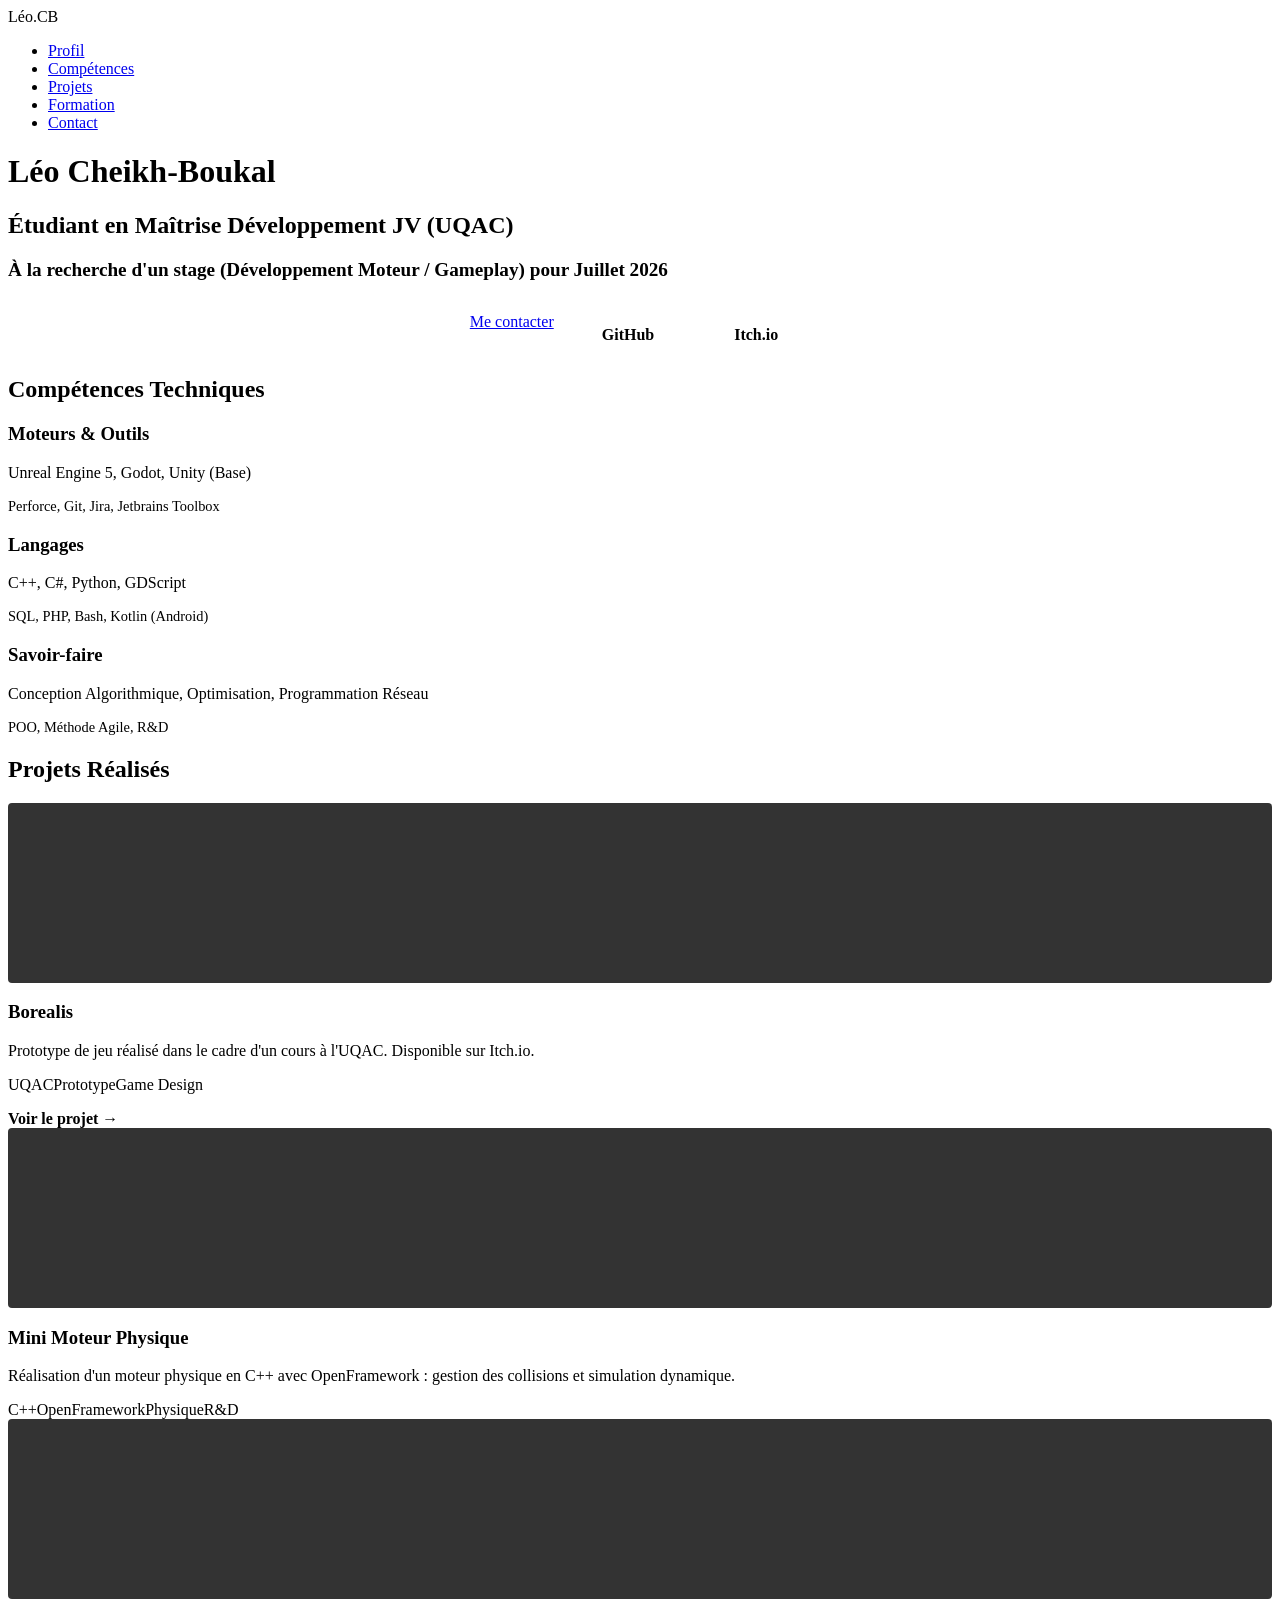
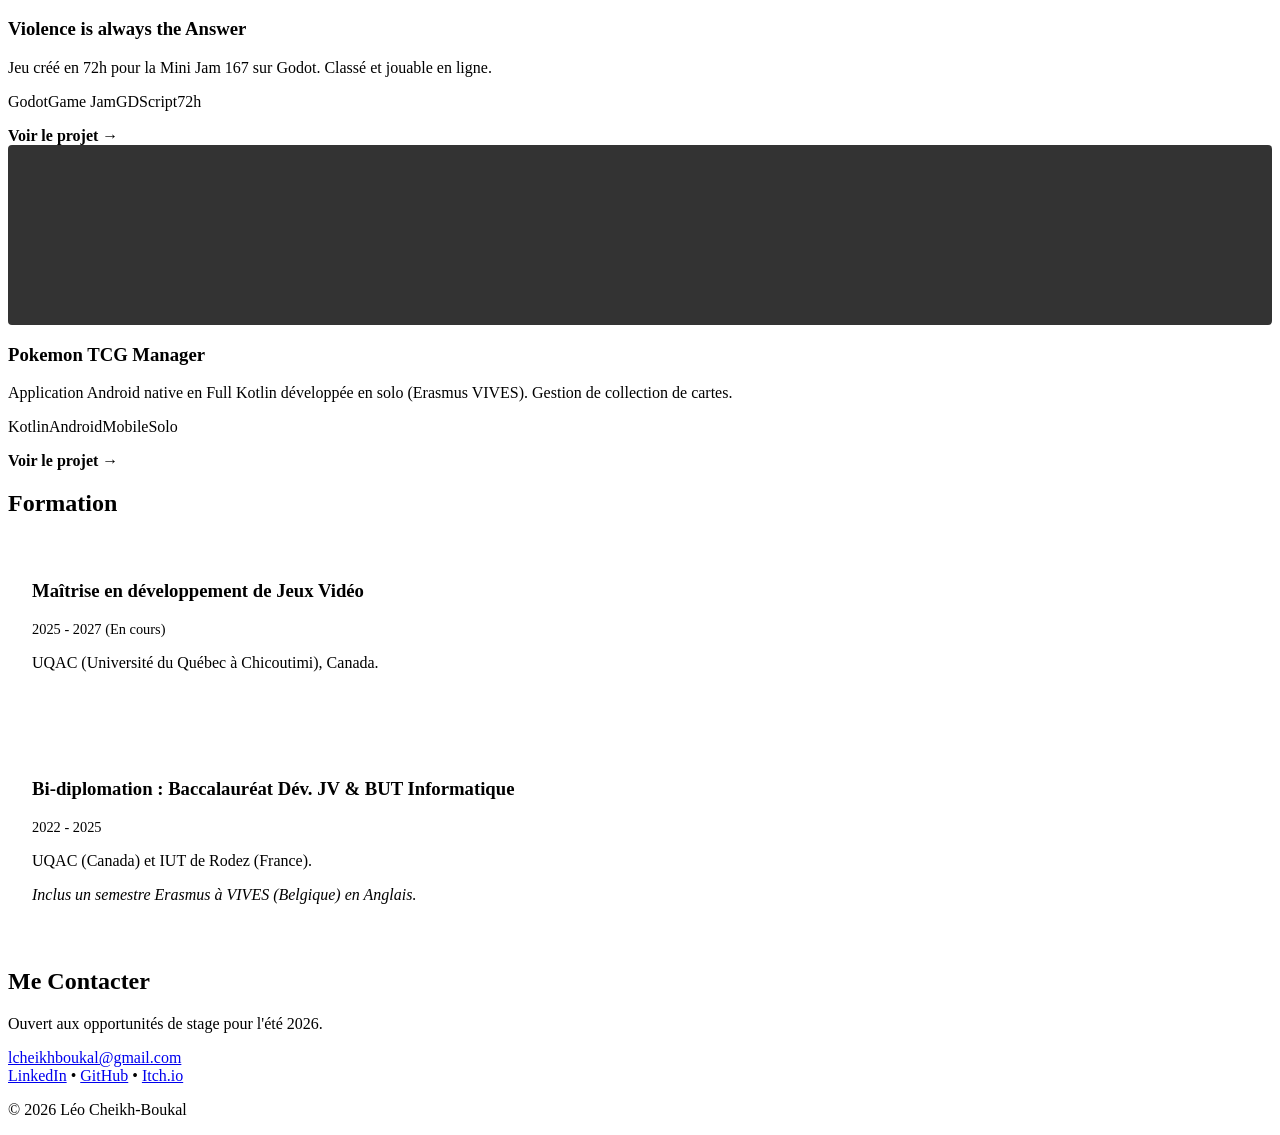
==== index.html @ 22c557e9 "Update portfolio content adapt for my CV" ====
﻿<!DOCTYPE html>
<html lang="fr">
<head>
    <meta charset="UTF-8">
    <meta name="viewport" content="width=device-width, initial-scale=1.0">
    <title>Léo Cheikh-Boukal | Développeur Jeux Vidéo</title> <link rel="stylesheet" href="style.css">
    <link href="https://fonts.googleapis.com/css2?family=Inter:wght@400;700&display=swap" rel="stylesheet">
</head>
<body>

<nav>
    <div class="logo">Léo.CB</div>
    <ul>
        <li><a href="#about">Profil</a></li>
        <li><a href="#skills">Compétences</a></li>
        <li><a href="#projects">Projets</a></li>
        <li><a href="#education">Formation</a></li> <li><a href="#contact">Contact</a></li>
    </ul>
</nav>

<header id="about">
    <div class="hero-content">
        <h1>Léo Cheikh-Boukal</h1>
        <h2>Étudiant en Maîtrise Développement JV (UQAC)</h2>
        <p class="highlight">À la recherche d'un stage (Développement Moteur / Gameplay) pour Juillet 2026</p>
        <div class="hero-btns">
            <a href="#contact" class="btn">Me contacter</a>
            <a href="https://github.com/Leptar" target="_blank" class="btn btn-outline">GitHub</a>
            <a href="https://leptar.itch.io/" target="_blank" class="btn btn-outline">Itch.io</a>
        </div>
    </div>
</header>

<section id="skills" class="container">
    <h2>Compétences Techniques</h2>
    <div class="skills-grid">
        <div class="skill-card">
            <h3>Moteurs & Outils</h3>
            <p>Unreal Engine 5, Godot, Unity (Base)</p>
            <p class="sub-skill">Perforce, Git, Jira, Jetbrains Toolbox</p>
        </div>
        <div class="skill-card">
            <h3>Langages</h3>
            <p>C++, C#, Python, GDScript</p>
            <p class="sub-skill">SQL, PHP, Bash, Kotlin (Android)</p>
        </div>
        <div class="skill-card">
            <h3>Savoir-faire</h3>
            <p>Conception Algorithmique, Optimisation, Programmation Réseau</p>
            <p class="sub-skill">POO, Méthode Agile, R&D</p>
        </div>
    </div>
</section>

<section id="projects" class="container">
    <h2>Projets Réalisés</h2>
    <div class="projects-grid" id="projects-container">
    </div>
</section>

<section id="education" class="container">
    <h2>Formation</h2>
    <div class="timeline">
        <div class="timeline-item">
            <h3>Maîtrise en développement de Jeux Vidéo</h3>
            <span class="date">2025 - 2027 (En cours)</span>
            <p>UQAC (Université du Québec à Chicoutimi), Canada.</p>
        </div>
        <div class="timeline-item">
            <h3>Bi-diplomation : Baccalauréat Dév. JV & BUT Informatique</h3>
            <span class="date">2022 - 2025</span>
            <p>UQAC (Canada) et IUT de Rodez (France).</p>
            <p><em>Inclus un semestre Erasmus à VIVES (Belgique) en Anglais.</em></p>
        </div>
    </div>
</section>

<footer id="contact">
    <h2>Me Contacter</h2>
    <p>Ouvert aux opportunités de stage pour l'été 2026.</p>
    <a href="mailto:lcheikhboukal@gmail.com" class="btn">lcheikhboukal@gmail.com</a> <div class="social-links">
    <a href="https://www.linkedin.com/in/léo-cheikh-boukal-95b094330" target="_blank">LinkedIn</a> •
    <a href="https://github.com/Leptar" target="_blank">GitHub</a> •
    <a href="https://leptar.itch.io/" target="_blank">Itch.io</a>
</div>
    <p class="copyright">&copy; 2026 Léo Cheikh-Boukal</p>
</footer>

<script src="script.js"></script>
</body>
</html>
---- style.css ----
﻿/* Nouveaux styles pour le CV */
.highlight {
    color: var(--accent);
    font-size: 1.2rem;
    font-weight: bold;
    margin-bottom: 2rem;
}

.hero-btns {
    display: flex;
    gap: 1rem;
    justify-content: center;
}

.btn-outline {
    border: 2px solid var(--accent);
    background: transparent;
    color: var(--accent);
    padding: 0.8rem 2rem;
    text-decoration: none;
    font-weight: bold;
    border-radius: 5px;
}
.btn-outline:hover { background: var(--accent); color: var(--bg-color); }

.project-link {
    display: inline-block;
    margin-top: 1rem;
    color: var(--accent);
    text-decoration: none;
    font-weight: bold;
}

/* Style Timeline Formation */
.timeline-item {
    background: var(--card-bg);
    padding: 1.5rem;
    border-left: 4px solid var(--accent);
    margin-bottom: 1.5rem;
    border-radius: 0 8px 8px 0;
}
.timeline-item .date {
    display: block;
    color: var(--text-muted);
    font-size: 0.9rem;
    margin-bottom: 0.5rem;
}
.sub-skill {
    color: var(--text-muted);
    font-size: 0.9rem;
    margin-top: 0.5rem;
}
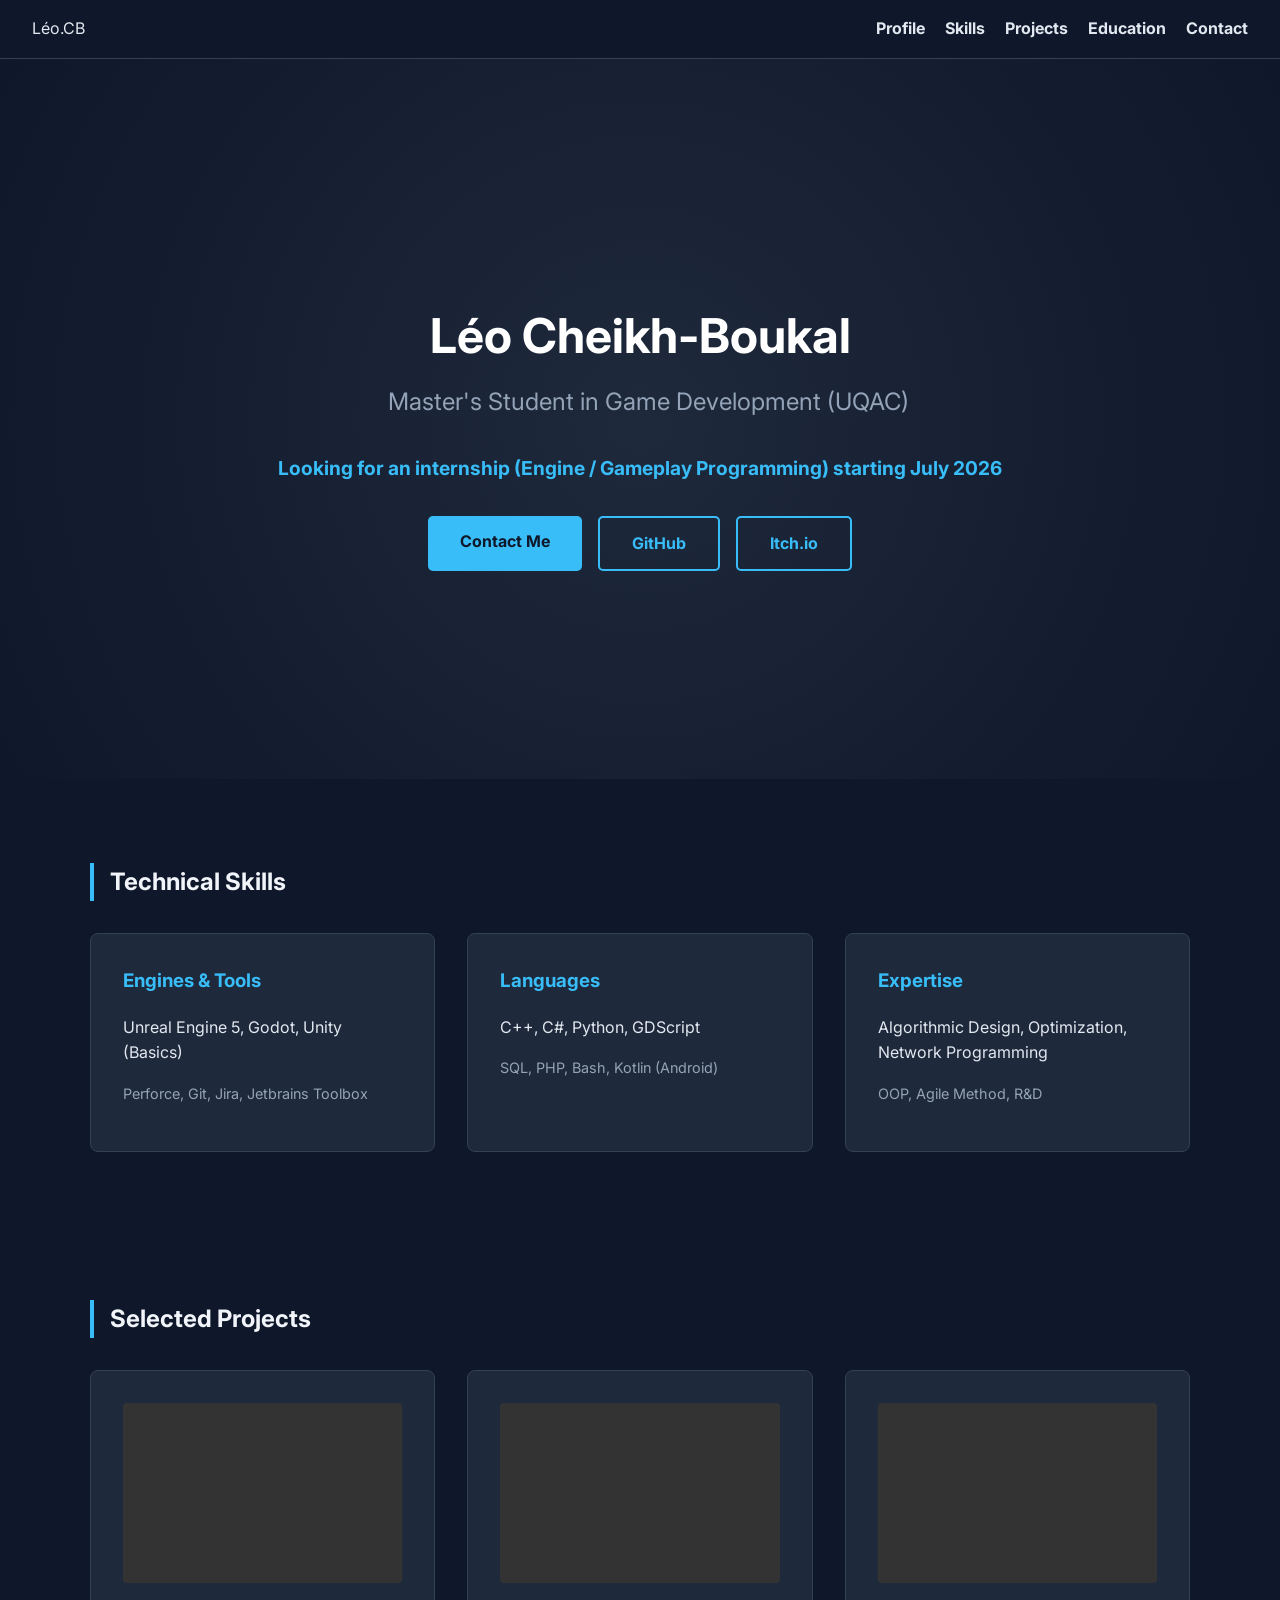
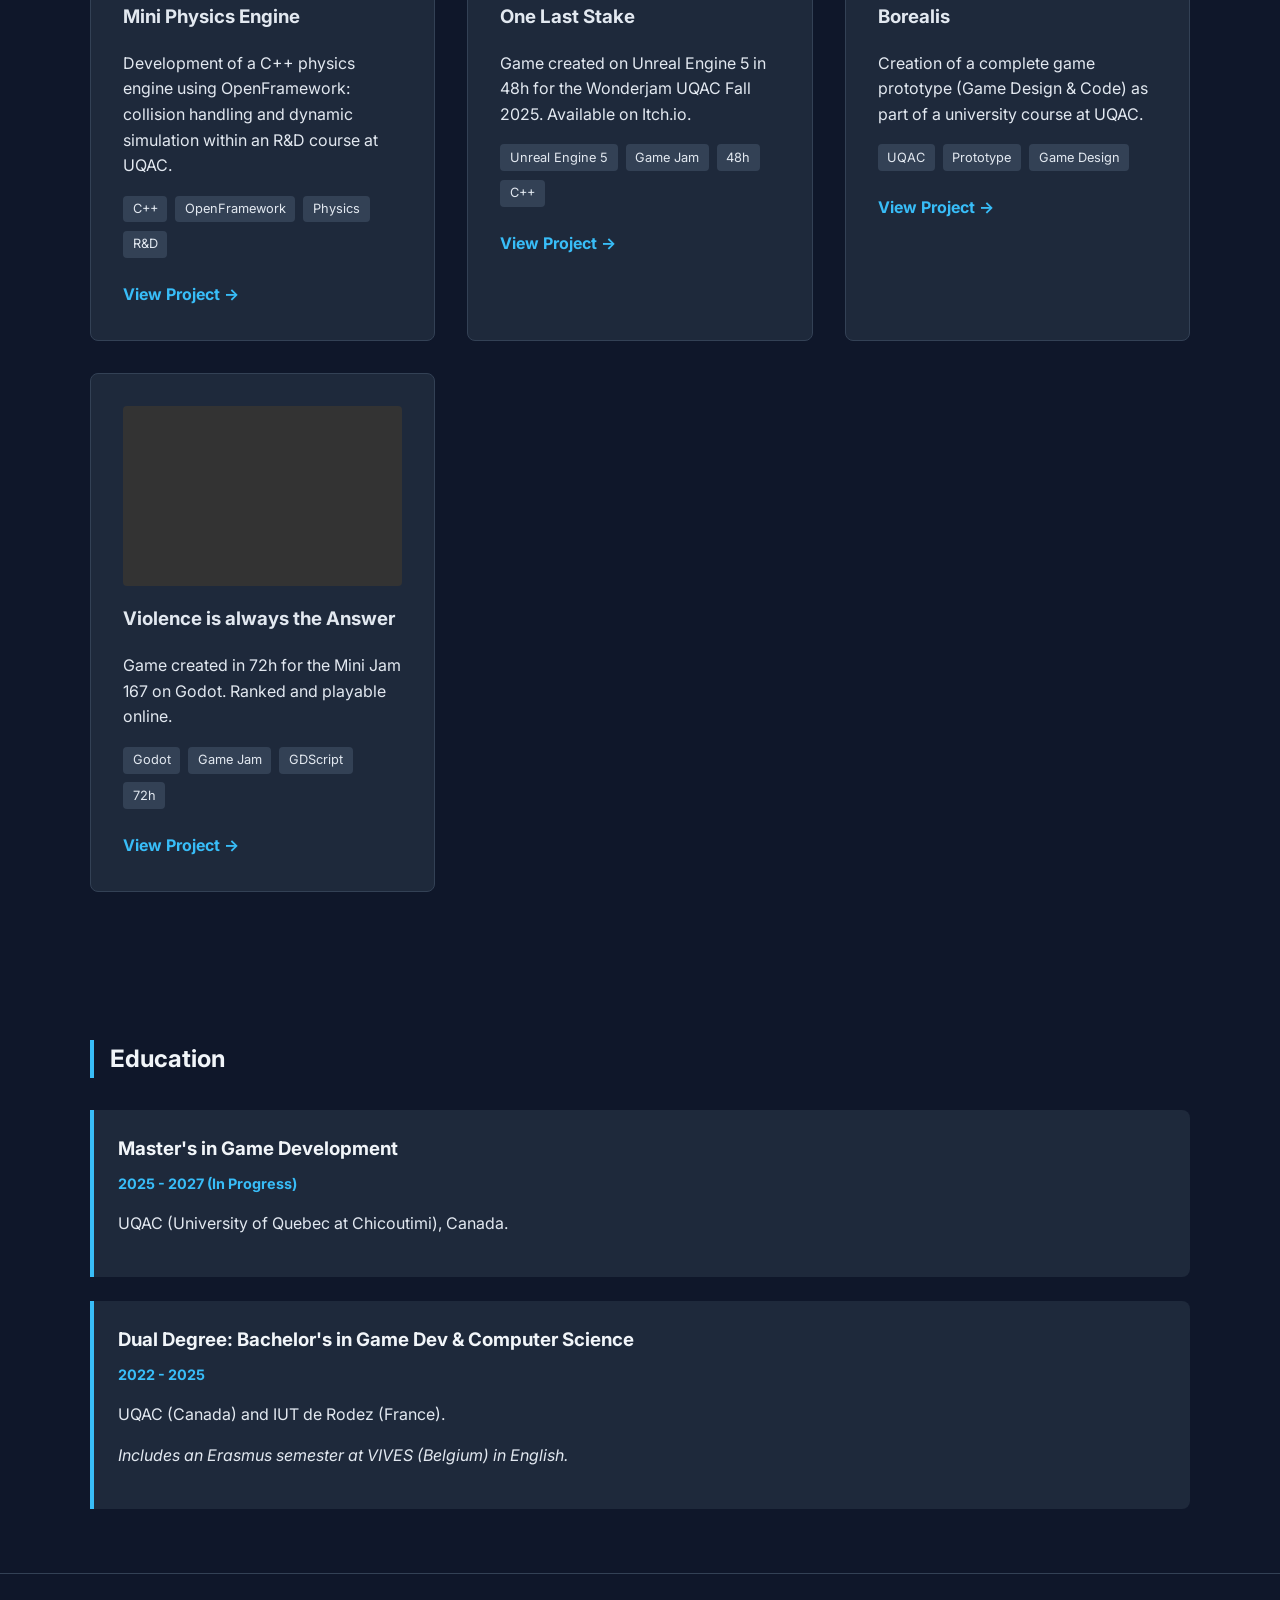
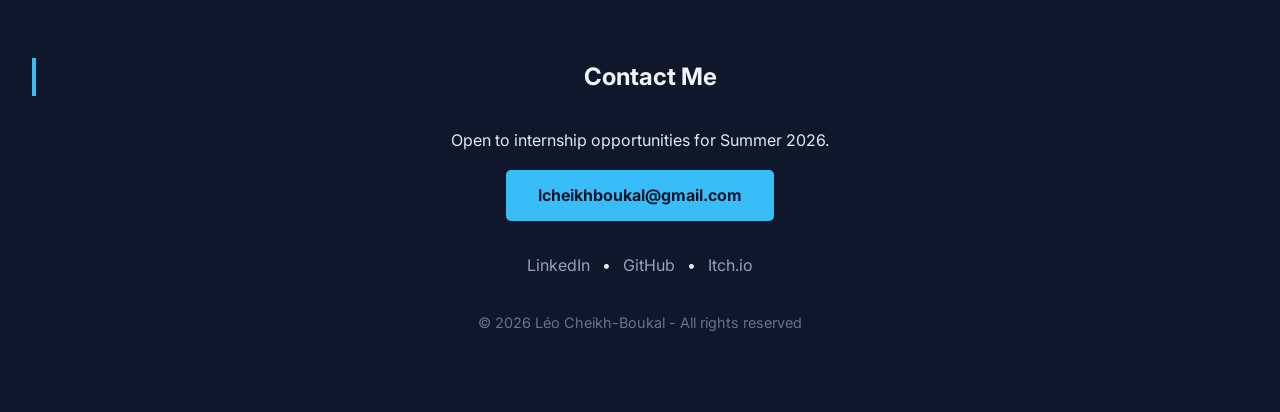
==== commit ef29786f: "Update portfolio switch to english" ====
--- a/index.html
+++ b/index.html
@@ -1,9 +1,10 @@
 ﻿<!DOCTYPE html>
-<html lang="fr">
+<html lang="en">
 <head>
     <meta charset="UTF-8">
     <meta name="viewport" content="width=device-width, initial-scale=1.0">
-    <title>Léo Cheikh-Boukal | Développeur Jeux Vidéo</title> <link rel="stylesheet" href="style.css">
+    <title>Léo Cheikh-Boukal | Game Developer</title>
+    <link rel="stylesheet" href="style.css">
     <link href="https://fonts.googleapis.com/css2?family=Inter:wght@400;700&display=swap" rel="stylesheet">
 </head>
 <body>
@@ -11,20 +12,21 @@
 <nav>
     <div class="logo">Léo.CB</div>
     <ul>
-        <li><a href="#about">Profil</a></li>
-        <li><a href="#skills">Compétences</a></li>
-        <li><a href="#projects">Projets</a></li>
-        <li><a href="#education">Formation</a></li> <li><a href="#contact">Contact</a></li>
+        <li><a href="#about">Profile</a></li>
+        <li><a href="#skills">Skills</a></li>
+        <li><a href="#projects">Projects</a></li>
+        <li><a href="#education">Education</a></li>
+        <li><a href="#contact">Contact</a></li>
     </ul>
 </nav>
 
 <header id="about">
     <div class="hero-content">
         <h1>Léo Cheikh-Boukal</h1>
-        <h2>Étudiant en Maîtrise Développement JV (UQAC)</h2>
-        <p class="highlight">À la recherche d'un stage (Développement Moteur / Gameplay) pour Juillet 2026</p>
+        <h2>Master's Student in Game Development (UQAC)</h2>
+        <p class="highlight">Looking for an internship (Engine / Gameplay Programming) starting July 2026</p>
         <div class="hero-btns">
-            <a href="#contact" class="btn">Me contacter</a>
+            <a href="#contact" class="btn">Contact Me</a>
             <a href="https://github.com/Leptar" target="_blank" class="btn btn-outline">GitHub</a>
             <a href="https://leptar.itch.io/" target="_blank" class="btn btn-outline">Itch.io</a>
         </div>
@@ -32,58 +34,59 @@
 </header>
 
 <section id="skills" class="container">
-    <h2>Compétences Techniques</h2>
+    <h2>Technical Skills</h2>
     <div class="skills-grid">
         <div class="skill-card">
-            <h3>Moteurs & Outils</h3>
-            <p>Unreal Engine 5, Godot, Unity (Base)</p>
+            <h3>Engines & Tools</h3>
+            <p>Unreal Engine 5, Godot, Unity (Basics)</p>
             <p class="sub-skill">Perforce, Git, Jira, Jetbrains Toolbox</p>
         </div>
         <div class="skill-card">
-            <h3>Langages</h3>
+            <h3>Languages</h3>
             <p>C++, C#, Python, GDScript</p>
             <p class="sub-skill">SQL, PHP, Bash, Kotlin (Android)</p>
         </div>
         <div class="skill-card">
-            <h3>Savoir-faire</h3>
-            <p>Conception Algorithmique, Optimisation, Programmation Réseau</p>
-            <p class="sub-skill">POO, Méthode Agile, R&D</p>
+            <h3>Expertise</h3>
+            <p>Algorithmic Design, Optimization, Network Programming</p>
+            <p class="sub-skill">OOP, Agile Method, R&D</p>
         </div>
     </div>
 </section>
 
 <section id="projects" class="container">
-    <h2>Projets Réalisés</h2>
+    <h2>Selected Projects</h2>
     <div class="projects-grid" id="projects-container">
     </div>
 </section>
 
 <section id="education" class="container">
-    <h2>Formation</h2>
+    <h2>Education</h2>
     <div class="timeline">
         <div class="timeline-item">
-            <h3>Maîtrise en développement de Jeux Vidéo</h3>
-            <span class="date">2025 - 2027 (En cours)</span>
-            <p>UQAC (Université du Québec à Chicoutimi), Canada.</p>
+            <h3>Master's in Game Development</h3>
+            <span class="date">2025 - 2027 (In Progress)</span>
+            <p>UQAC (University of Quebec at Chicoutimi), Canada.</p>
         </div>
         <div class="timeline-item">
-            <h3>Bi-diplomation : Baccalauréat Dév. JV & BUT Informatique</h3>
+            <h3>Dual Degree: Bachelor's in Game Dev & Computer Science</h3>
             <span class="date">2022 - 2025</span>
-            <p>UQAC (Canada) et IUT de Rodez (France).</p>
-            <p><em>Inclus un semestre Erasmus à VIVES (Belgique) en Anglais.</em></p>
+            <p>UQAC (Canada) and IUT de Rodez (France).</p>
+            <p><em>Includes an Erasmus semester at VIVES (Belgium) in English.</em></p>
         </div>
     </div>
 </section>
 
 <footer id="contact">
-    <h2>Me Contacter</h2>
-    <p>Ouvert aux opportunités de stage pour l'été 2026.</p>
-    <a href="mailto:lcheikhboukal@gmail.com" class="btn">lcheikhboukal@gmail.com</a> <div class="social-links">
-    <a href="https://www.linkedin.com/in/léo-cheikh-boukal-95b094330" target="_blank">LinkedIn</a> •
-    <a href="https://github.com/Leptar" target="_blank">GitHub</a> •
-    <a href="https://leptar.itch.io/" target="_blank">Itch.io</a>
-</div>
-    <p class="copyright">&copy; 2026 Léo Cheikh-Boukal</p>
+    <h2>Contact Me</h2>
+    <p>Open to internship opportunities for Summer 2026.</p>
+    <a href="mailto:lcheikhboukal@gmail.com" class="btn">lcheikhboukal@gmail.com</a>
+    <div class="social-links">
+        <a href="https://www.linkedin.com/in/léo-cheikh-boukal-95b094330" target="_blank">LinkedIn</a> •
+        <a href="https://github.com/Leptar" target="_blank">GitHub</a> •
+        <a href="https://leptar.itch.io/" target="_blank">Itch.io</a>
+    </div>
+    <p class="copyright">&copy; 2026 Léo Cheikh-Boukal - All rights reserved</p>
 </footer>
 
 <script src="script.js"></script>
--- a/style.css
+++ b/style.css
@@ -1,52 +1,169 @@
-﻿/* Nouveaux styles pour le CV */
+﻿/* Reset et Base */
+body {
+    margin: 0;
+    font-family: 'Inter', sans-serif;
+    background-color: #0f172a; /* Fond bleu nuit très sombre */
+    color: #e2e8f0; /* Texte clair */
+    line-height: 1.6;
+}
+
+/* Navigation */
+nav {
+    display: flex;
+    justify-content: space-between;
+    padding: 1rem 2rem;
+    background: #0f172a;
+    position: sticky;
+    top: 0;
+    border-bottom: 1px solid #334155;
+    z-index: 1000;
+}
+
+nav ul { list-style: none; display: flex; gap: 20px; padding: 0; margin: 0; }
+nav a { text-decoration: none; color: #e2e8f0; font-weight: bold; transition: color 0.3s; }
+nav a:hover { color: #38bdf8; /* Bleu clair */ }
+
+/* Sections */
+.container { max-width: 1100px; margin: 0 auto; padding: 4rem 2rem; }
+
+/* Titres */
+h2 {
+    border-left: 4px solid #38bdf8; /* Barre bleue à gauche */
+    padding-left: 1rem;
+    margin-bottom: 2rem;
+    color: #f1f5f9;
+}
+
+/* Hero Section */
+header {
+    height: 80vh;
+    display: flex;
+    align-items: center;
+    justify-content: center;
+    text-align: center;
+    background: radial-gradient(circle at center, #1e293b 0%, #0f172a 100%);
+    padding: 0 1rem;
+}
+header h1 { font-size: 3rem; margin-bottom: 0.5rem; color: #ffffff; }
+header h2 { border: none; font-size: 1.5rem; color: #94a3b8; font-weight: normal; margin-top: 0; }
+
 .highlight {
-    color: var(--accent);
+    color: #38bdf8;
     font-size: 1.2rem;
     font-weight: bold;
     margin-bottom: 2rem;
+    display: block;
 }
 
-.hero-btns {
-    display: flex;
-    gap: 1rem;
-    justify-content: center;
+/* Boutons */
+.hero-btns { display: flex; gap: 1rem; justify-content: center; flex-wrap: wrap; }
+
+.btn {
+    display: inline-block;
+    padding: 0.8rem 2rem;
+    background: #38bdf8;
+    color: #0f172a; /* Texte foncé sur fond bleu */
+    text-decoration: none;
+    font-weight: bold;
+    border-radius: 5px;
+    transition: transform 0.2s;
 }
+.btn:hover { transform: translateY(-2px); filter: brightness(1.1); }
 
 .btn-outline {
-    border: 2px solid var(--accent);
+    border: 2px solid #38bdf8;
     background: transparent;
-    color: var(--accent);
+    color: #38bdf8;
     padding: 0.8rem 2rem;
     text-decoration: none;
     font-weight: bold;
     border-radius: 5px;
+    transition: background 0.3s, color 0.3s;
 }
-.btn-outline:hover { background: var(--accent); color: var(--bg-color); }
+.btn-outline:hover { background: #38bdf8; color: #0f172a; }
+
+/* Grilles */
+.skills-grid, .projects-grid {
+    display: grid;
+    grid-template-columns: repeat(auto-fit, minmax(300px, 1fr));
+    gap: 2rem;
+}
+
+/* Cartes (Compétences & Projets) */
+.skill-card, .project-card {
+    background: #1e293b; /* Fond carte légèrement plus clair */
+    padding: 2rem;
+    border-radius: 8px;
+    border: 1px solid #334155;
+    transition: transform 0.2s;
+}
+.skill-card:hover, .project-card:hover { transform: translateY(-5px); border-color: #38bdf8; }
+
+.skill-card h3 { color: #38bdf8; margin-top: 0; }
+.sub-skill { color: #94a3b8; font-size: 0.9rem; margin-top: 0.5rem; }
+
+/* Images projets */
+.project-card img, .image-placeholder {
+    width: 100%;
+    object-fit: cover;
+    border-radius: 4px;
+    margin-bottom: 1rem;
+}
+
+/* Tags Projets */
+.tags { margin-top: 1rem; }
+.tags span {
+    display: inline-block;
+    background: #334155;
+    font-size: 0.8rem;
+    padding: 0.2rem 0.6rem;
+    border-radius: 4px;
+    margin-right: 0.5rem;
+    margin-bottom: 0.5rem;
+    color: #e2e8f0;
+}
 
 .project-link {
     display: inline-block;
     margin-top: 1rem;
-    color: var(--accent);
+    color: #38bdf8;
     text-decoration: none;
     font-weight: bold;
 }
+.project-link:hover { text-decoration: underline; }
 
-/* Style Timeline Formation */
+/* Timeline Formation */
+.timeline { display: flex; flex-direction: column; gap: 1.5rem; }
 .timeline-item {
-    background: var(--card-bg);
+    background: #1e293b;
     padding: 1.5rem;
-    border-left: 4px solid var(--accent);
-    margin-bottom: 1.5rem;
+    border-left: 4px solid #38bdf8;
     border-radius: 0 8px 8px 0;
 }
+.timeline-item h3 { margin: 0 0 0.5rem 0; color: #f1f5f9; border: none; padding: 0; }
 .timeline-item .date {
     display: block;
-    color: var(--text-muted);
+    color: #38bdf8;
     font-size: 0.9rem;
+    font-weight: bold;
     margin-bottom: 0.5rem;
 }
-.sub-skill {
-    color: var(--text-muted);
-    font-size: 0.9rem;
-    margin-top: 0.5rem;
+
+/* Footer */
+footer {
+    text-align: center;
+    padding: 4rem 2rem;
+    background: #0f172a;
+    border-top: 1px solid #334155;
+}
+.social-links { margin: 2rem 0; }
+.social-links a { color: #94a3b8; text-decoration: none; margin: 0 0.5rem; }
+.social-links a:hover { color: #38bdf8; }
+.copyright { color: #64748b; font-size: 0.9rem; margin-top: 2rem; }
+
+/* Responsive Mobile */
+@media (max-width: 768px) {
+    nav { flex-direction: column; align-items: center; gap: 1rem; }
+    nav ul { gap: 10px; flex-wrap: wrap; justify-content: center; }
+    header h1 { font-size: 2rem; }
 }
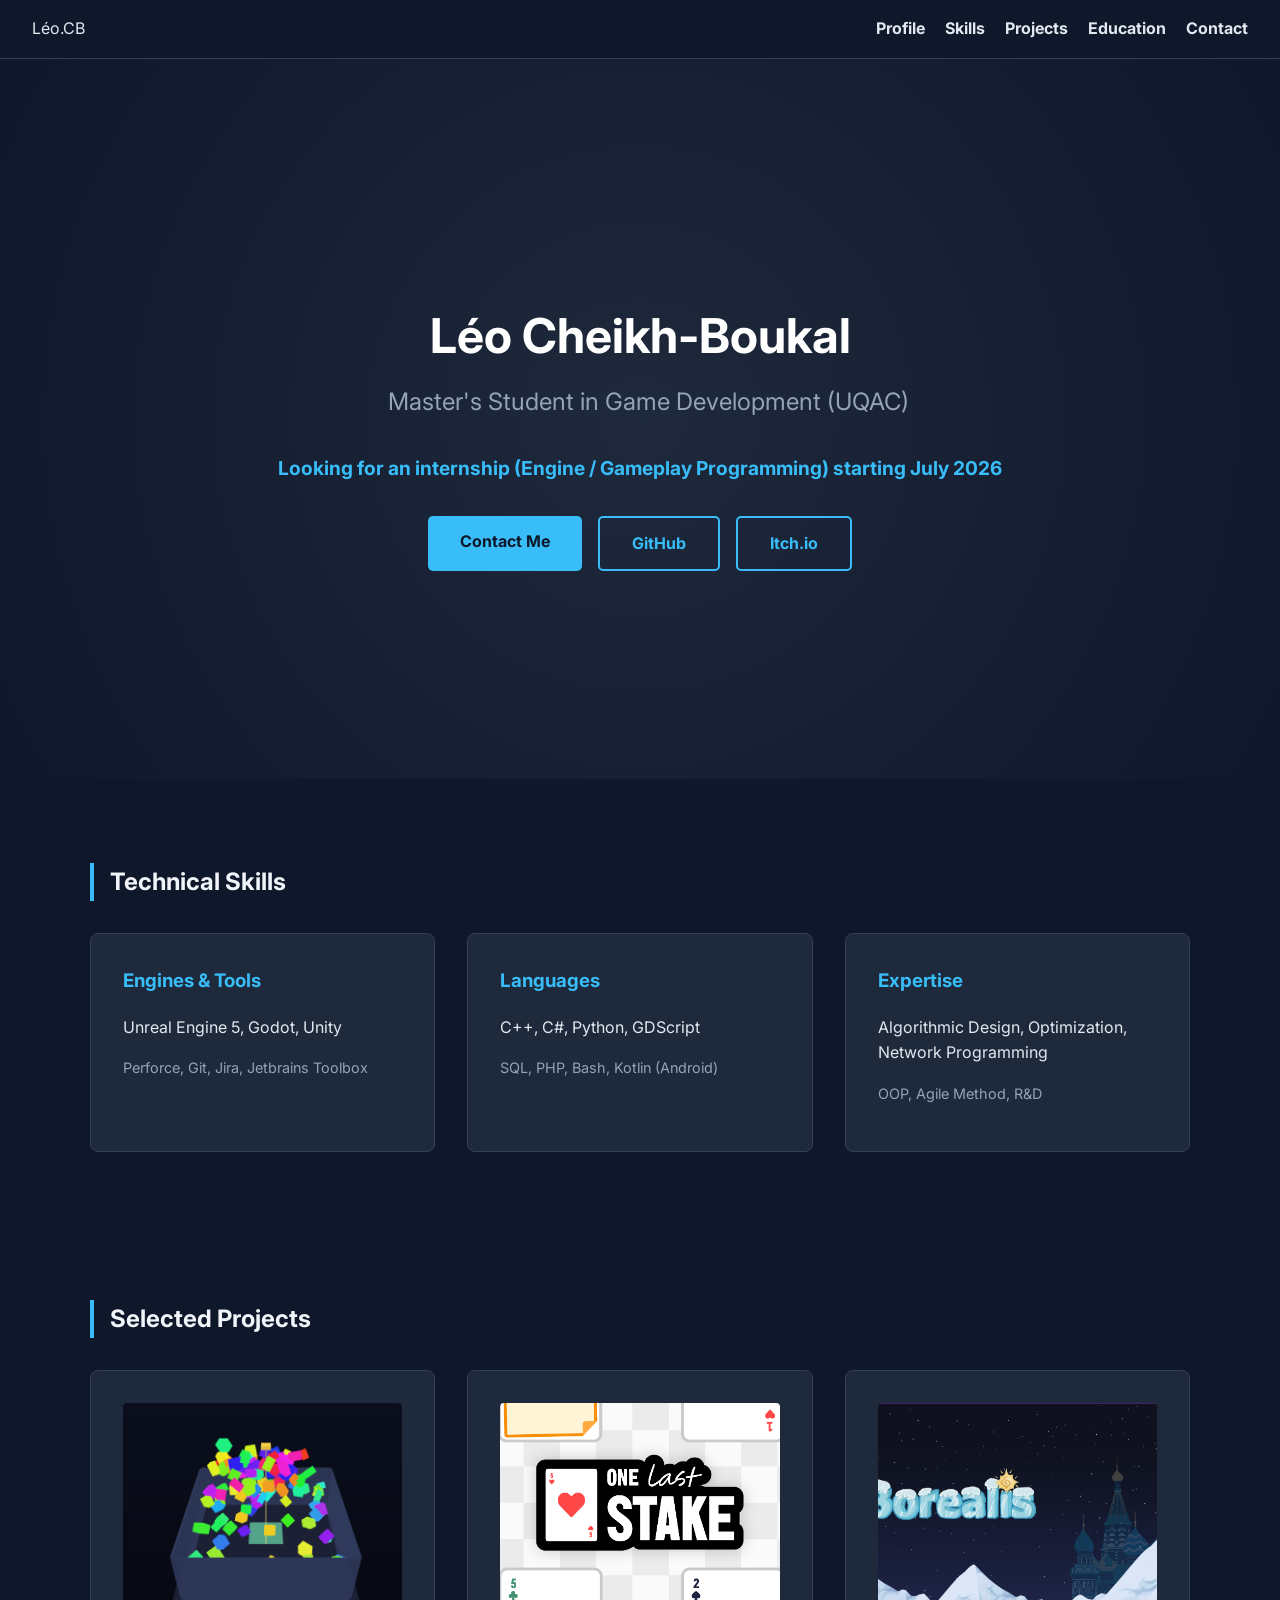
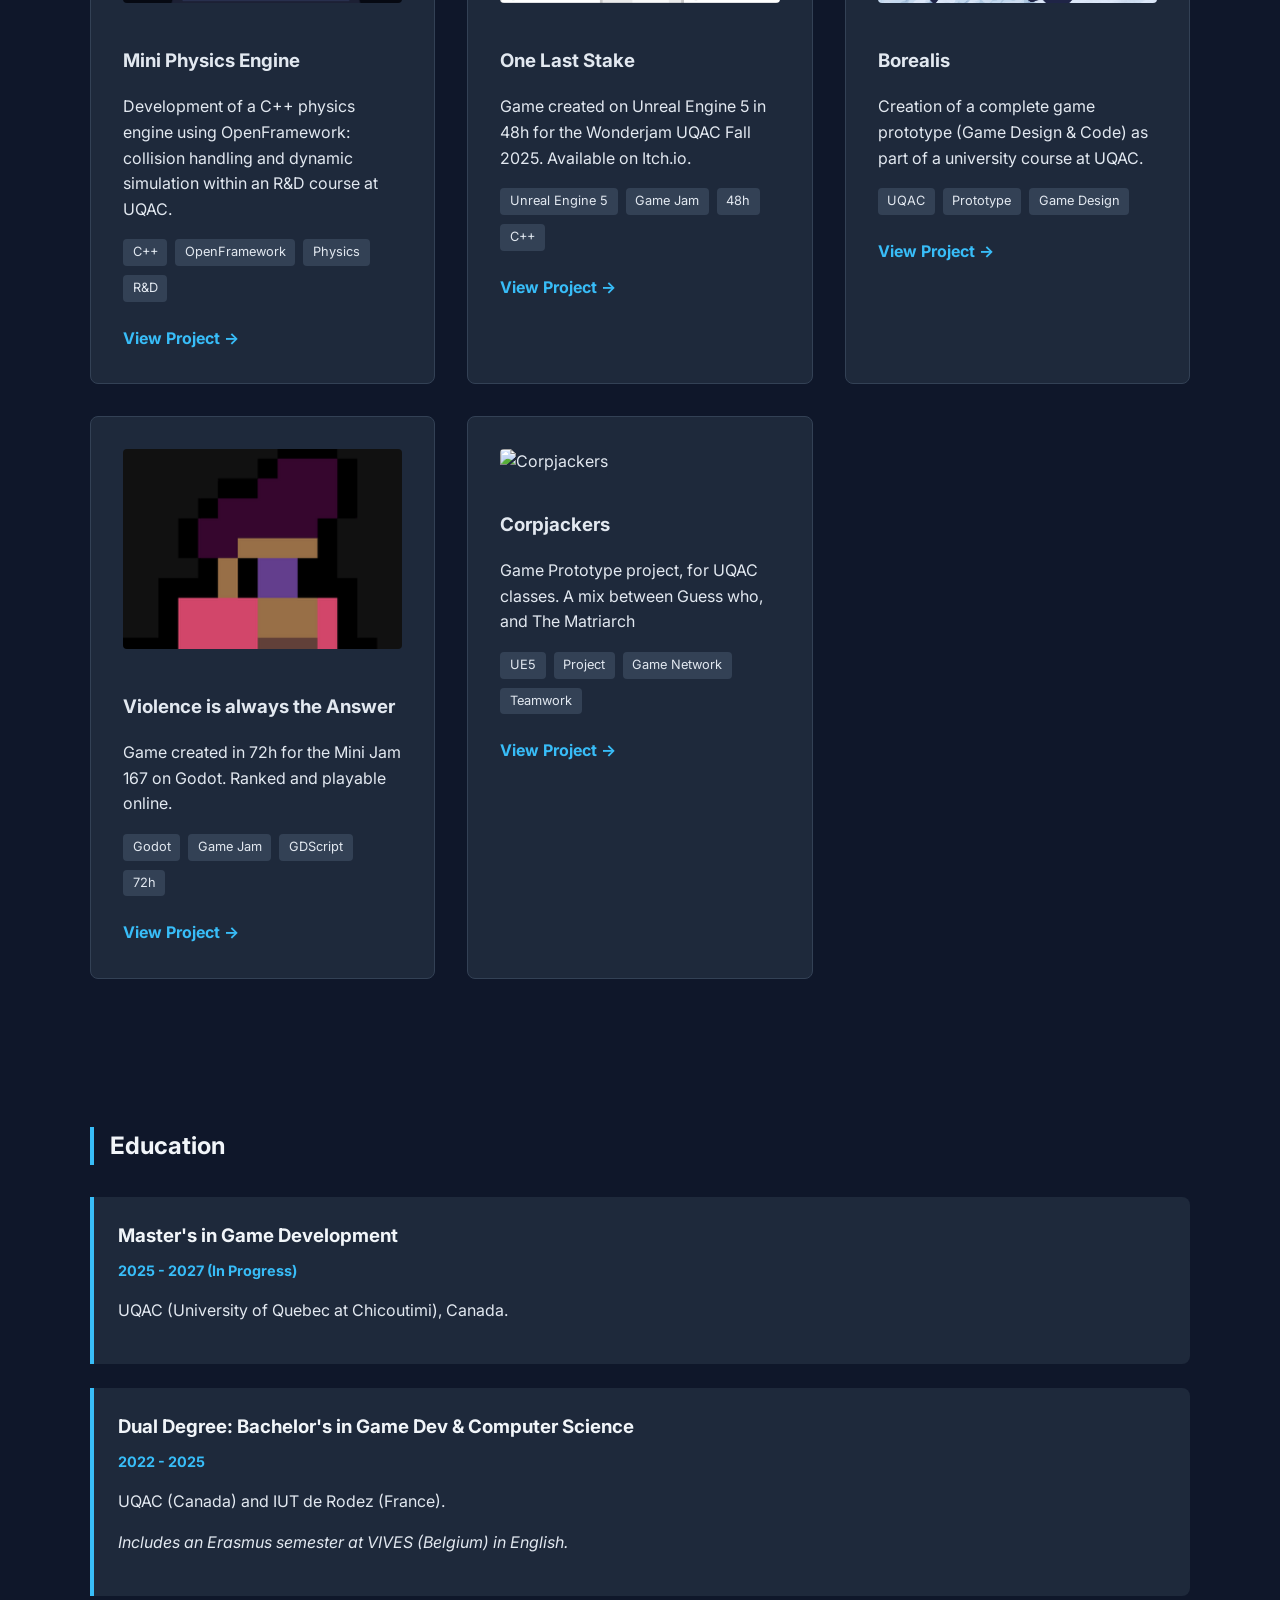
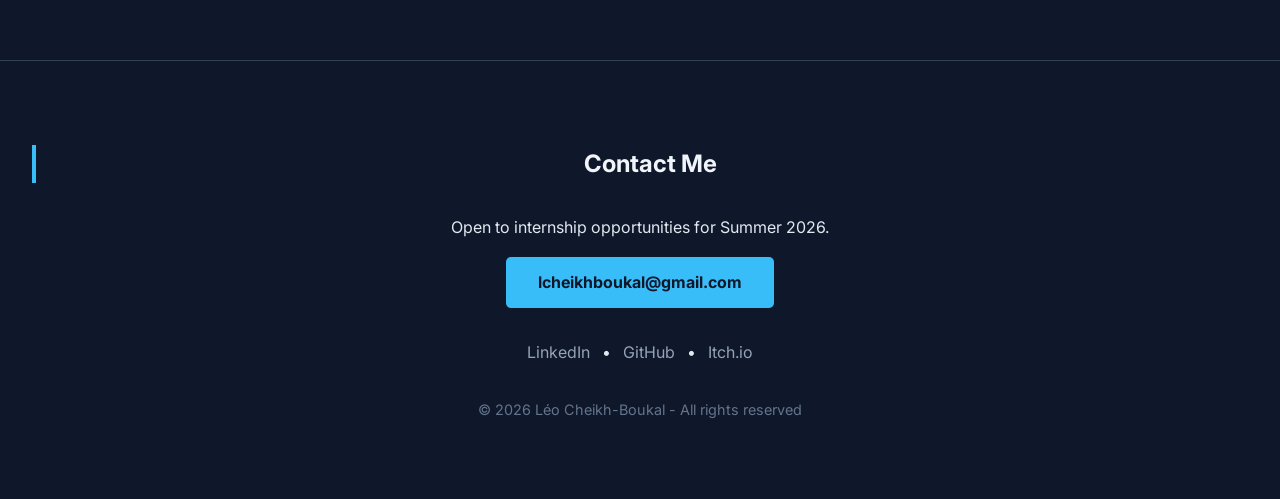
==== commit 90c60c87: "Update portfolio add template for projects descriptions" ====
--- a/index.html
+++ b/index.html
@@ -38,7 +38,7 @@
     <div class="skills-grid">
         <div class="skill-card">
             <h3>Engines & Tools</h3>
-            <p>Unreal Engine 5, Godot, Unity (Basics)</p>
+            <p>Unreal Engine 5, Godot, Unity</p>
             <p class="sub-skill">Perforce, Git, Jira, Jetbrains Toolbox</p>
         </div>
         <div class="skill-card">
--- a/style.css
+++ b/style.css
@@ -102,12 +102,21 @@
 .skill-card h3 { color: #38bdf8; margin-top: 0; }
 .sub-skill { color: #94a3b8; font-size: 0.9rem; margin-top: 0.5rem; }
 
-/* Images projets */
+/*!* Images projets *!
 .project-card img, .image-placeholder {
     width: 100%;
     object-fit: cover;
     border-radius: 4px;
     margin-bottom: 1rem;
+}*/
+
+.project-card img {
+    width: 100%;
+    height: 200px; /* Force une hauteur fixe */
+    object-fit: cover; /* Recadre l'image sans l'écraser */
+    border-radius: 4px;
+    margin-bottom: 1rem;
+    background-color: #1e293b; /* Couleur de fond pendant le chargement */
 }
 
 /* Tags Projets */
@@ -166,4 +175,92 @@
     nav { flex-direction: column; align-items: center; gap: 1rem; }
     nav ul { gap: 10px; flex-wrap: wrap; justify-content: center; }
     header h1 { font-size: 2rem; }
+}
+
+.project-header {
+    height: auto; /* On enlève la hauteur fixe de 80vh */
+    min-height: 40vh;
+    padding: 4rem 1rem;
+    background: radial-gradient(circle at bottom, #1e293b 0%, #0f172a 100%);
+}
+
+.project-header h1 {
+    font-size: 3.5rem;
+    color: #38bdf8;
+    margin-bottom: 0.5rem;
+}
+
+.subtitle {
+    font-size: 1.5rem;
+    color: #94a3b8;
+    margin-bottom: 3rem;
+}
+
+/* Grille de métadonnées (Role, Status, etc.) */
+.project-meta-grid {
+    display: grid;
+    grid-template-columns: repeat(auto-fit, minmax(150px, 1fr));
+    gap: 2rem;
+    margin-bottom: 3rem;
+    text-align: left;
+    border-top: 1px solid #334155;
+    border-bottom: 1px solid #334155;
+    padding: 2rem 0;
+}
+
+.meta-item { display: flex; flex-direction: column; }
+.meta-label { color: #94a3b8; font-size: 0.85rem; text-transform: uppercase; letter-spacing: 1px; margin-bottom: 0.5rem; }
+.meta-value { color: #e2e8f0; font-weight: bold; font-size: 1.1rem; }
+
+.project-links { margin-top: 2rem; }
+
+/* Contenu principal */
+.project-content { padding-top: 0; }
+
+.main-project-image {
+    width: 100%;
+    height: auto;
+    border-radius: 8px;
+    border: 1px solid #334155;
+    margin-bottom: 4rem;
+    box-shadow: 0 10px 30px rgba(0,0,0,0.5);
+}
+
+.content-block {
+    margin-bottom: 4rem;
+    max-width: 800px; /* Pour une meilleure lisibilité */
+}
+
+.content-block h2 { color: #e2e8f0; border-left-color: #38bdf8; }
+.content-block p, .content-block li { color: #cbd5e1; font-size: 1.1rem; margin-bottom: 1rem; }
+.content-block ul { margin-left: 1.5rem; }
+
+/* Galerie */
+.gallery-grid {
+    display: grid;
+    grid-template-columns: repeat(auto-fit, minmax(300px, 1fr));
+    gap: 1.5rem;
+}
+
+.gallery-grid figure {
+    margin: 0;
+    background: #1e293b;
+    padding: 0.5rem;
+    border-radius: 4px;
+    border: 1px solid #334155;
+}
+
+.gallery-grid img {
+    width: 100%;
+    height: auto;
+    display: block;
+    border-radius: 2px;
+}
+
+.gallery-grid figcaption {
+    text-align: center;
+    padding: 0.5rem;
+    color: #94a3b8;
+    font-size: 0.9rem;
+    font-style: italic;
 }
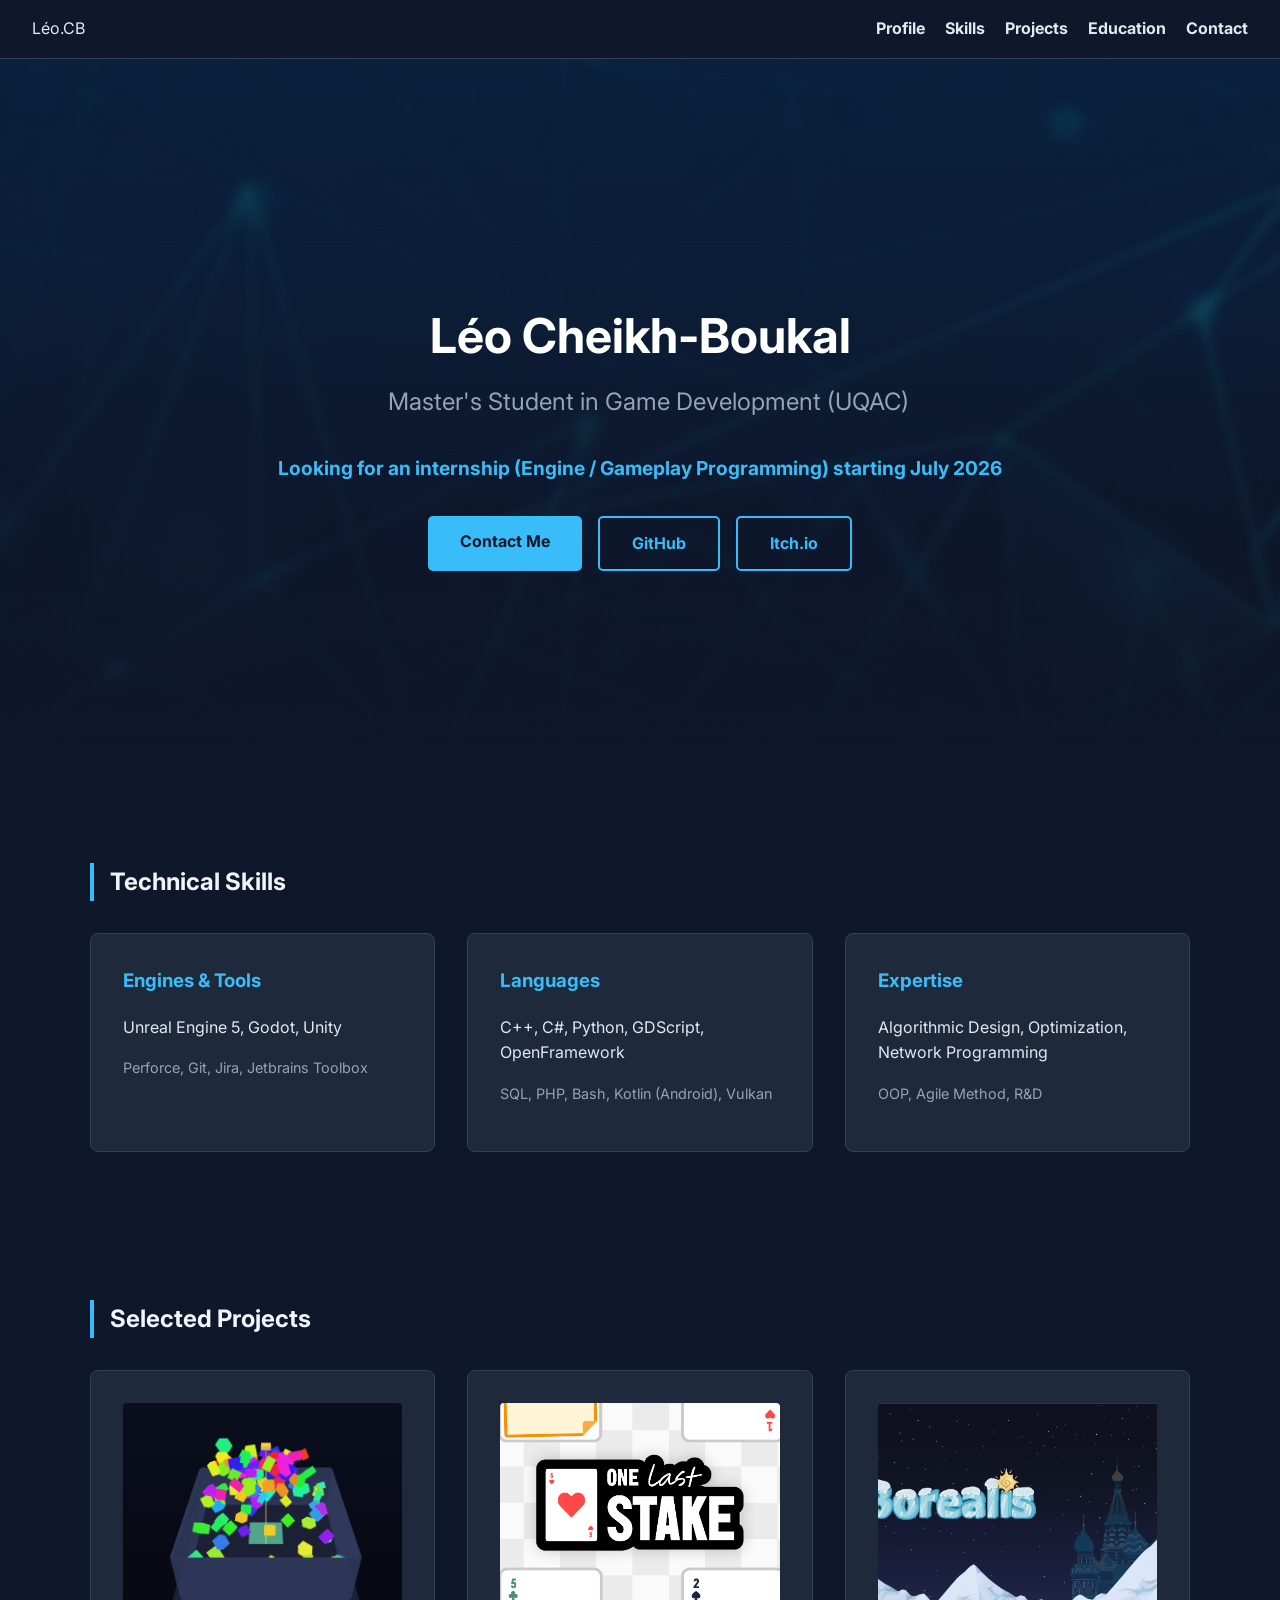
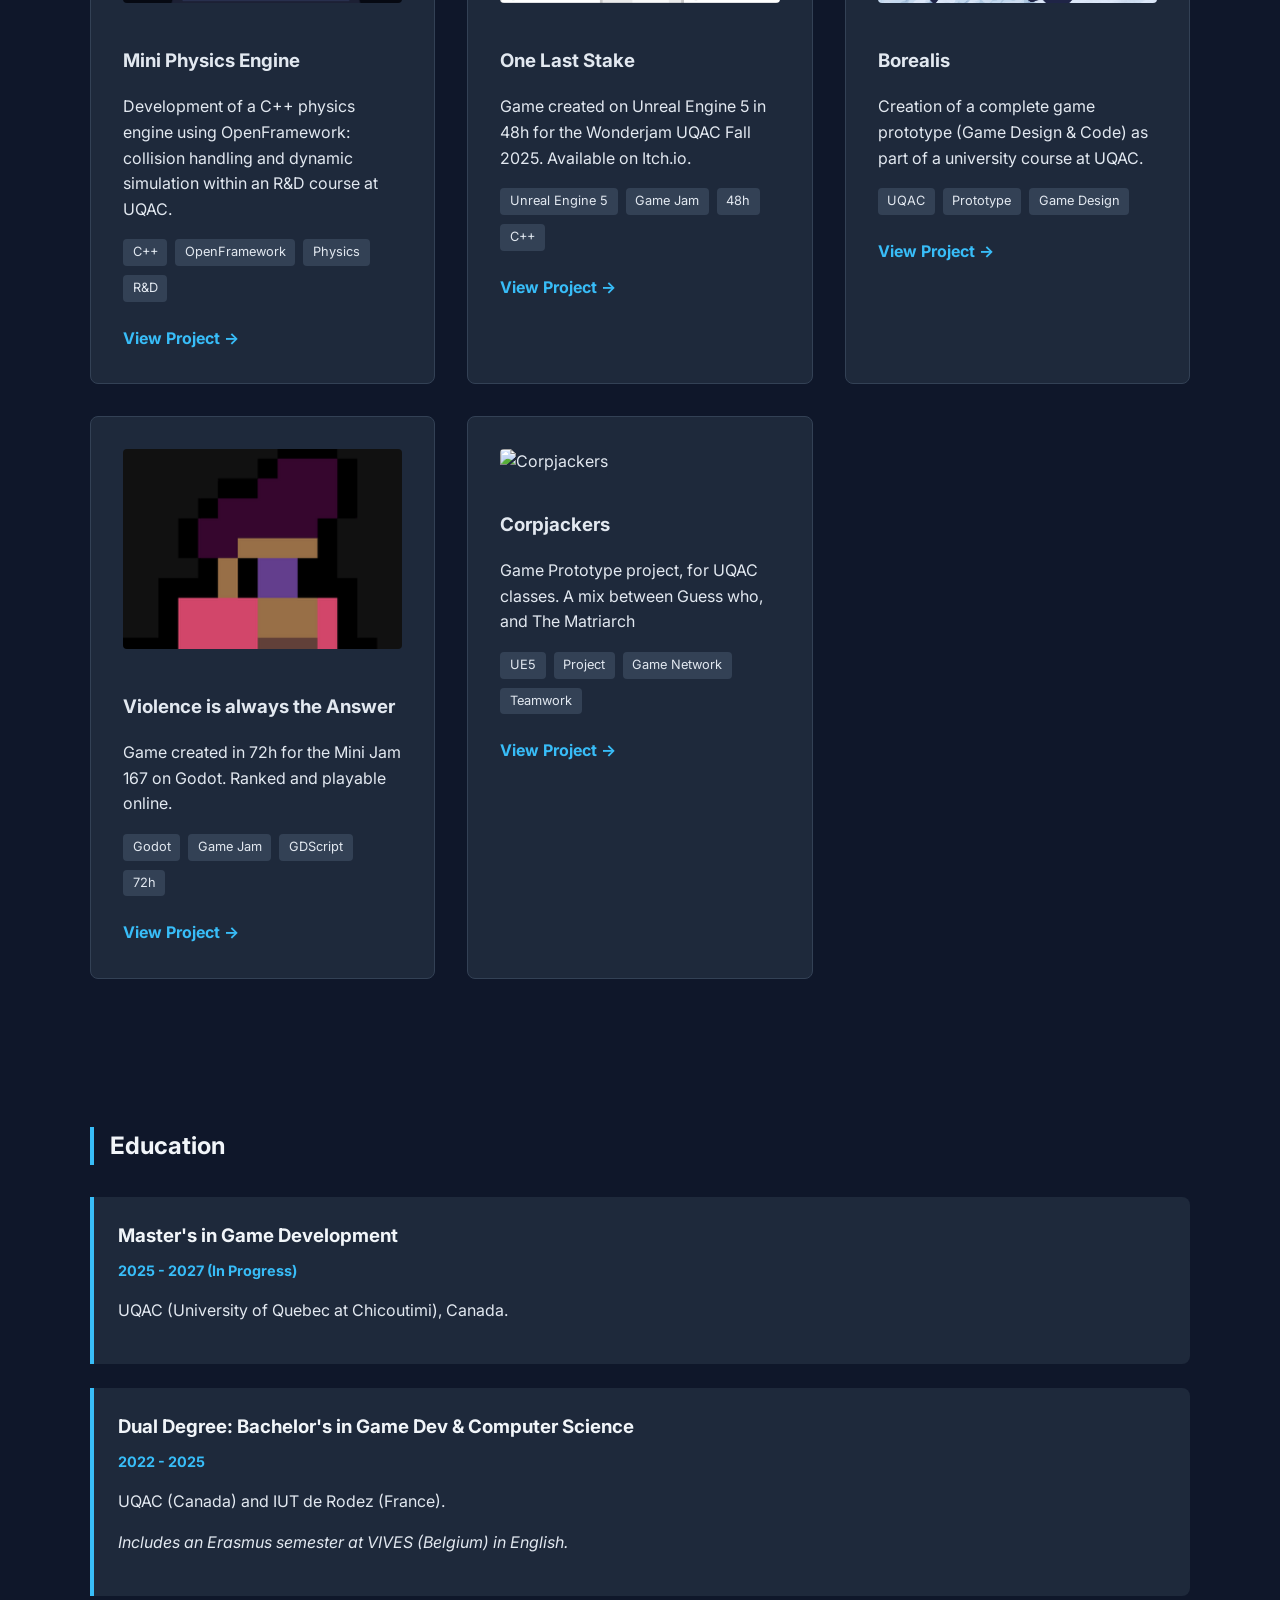
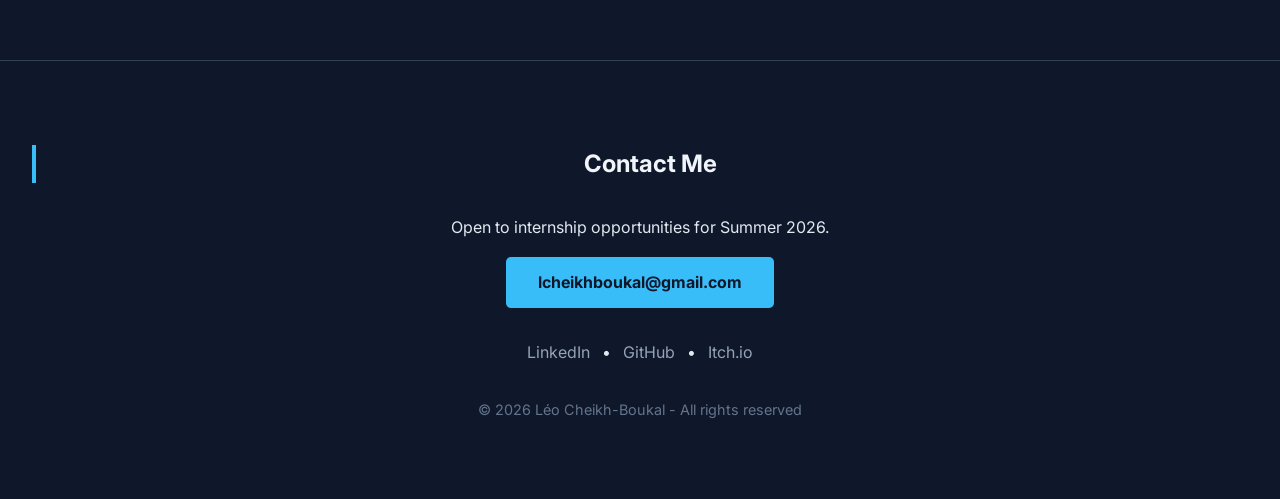
==== commit 109068b1: "Finish Borealis page" ====
--- a/index.html
+++ b/index.html
@@ -20,7 +20,7 @@
     </ul>
 </nav>
 
-<header id="about">
+<header id="about" style="--bg-image: url('Assets/baniere_accueil.png');">
     <div class="hero-content">
         <h1>Léo Cheikh-Boukal</h1>
         <h2>Master's Student in Game Development (UQAC)</h2>
@@ -43,8 +43,8 @@
         </div>
         <div class="skill-card">
             <h3>Languages</h3>
-            <p>C++, C#, Python, GDScript</p>
-            <p class="sub-skill">SQL, PHP, Bash, Kotlin (Android)</p>
+            <p>C++, C#, Python, GDScript, OpenFramework</p>
+            <p class="sub-skill">SQL, PHP, Bash, Kotlin (Android), Vulkan</p>
         </div>
         <div class="skill-card">
             <h3>Expertise</h3>
--- a/style.css
+++ b/style.css
@@ -35,17 +35,61 @@
 }
 
 /* Hero Section */
-header {
+header, .project-header{
     height: 80vh;
     display: flex;
     align-items: center;
     justify-content: center;
     text-align: center;
-    background: radial-gradient(circle at center, #1e293b 0%, #0f172a 100%);
     padding: 0 1rem;
-}
+    position: relative;
+    overflow: hidden;
+    background-color: #0f172a;
+}
+
+header::before, .project-header::before {
+    content: "";
+    position: absolute;
+    top: 0; left: 0; width: 100%; height: 100%;
+
+    background-image: var(--bg-image);
+    background-position: center center;
+    background-size: cover;
+
+    filter: blur(4px);
+    transform: scale(1.1); /* Agrandir pour cacher les bords flous */
+    z-index: 0;
+}
+
+header::after, .project-header::after {
+    content: "";
+    position: absolute;
+    top: 0; left: 0; width: 100%; height: 100%;
+
+    /* Dégradé sombre pour la lisibilité du texte */
+    background: linear-gradient(to bottom, rgba(15, 23, 42, 0.6), #0f172a);
+    z-index: 1;
+}
+
+/* 4. Le contenu (Texte, Boutons) doit être au-dessus des calques */
+.hero-content, .container {
+    position: relative;
+    z-index: 2; /* Au premier plan */
+}
+
+/* Spécificités pour l'accueil */
 header h1 { font-size: 3rem; margin-bottom: 0.5rem; color: #ffffff; }
 header h2 { border: none; font-size: 1.5rem; color: #94a3b8; font-weight: normal; margin-top: 0; }
+
+/* Spécificités pour les pages projets (écraser la hauteur) */
+.project-header {
+    height: auto !important; /* Pas de 80vh pour les projets */
+    min-height: 50vh;
+    padding: 6rem 1rem;
+}
+
+.project-header h1 { font-size: 3.5rem; color: #38bdf8; margin-bottom: 0.5rem; }
+.subtitle { font-size: 1.5rem; color: #94a3b8; margin-bottom: 3rem; }
 
 .highlight {
     color: #38bdf8;
@@ -101,14 +145,6 @@
 
 .skill-card h3 { color: #38bdf8; margin-top: 0; }
 .sub-skill { color: #94a3b8; font-size: 0.9rem; margin-top: 0.5rem; }
-
-/*!* Images projets *!
-.project-card img, .image-placeholder {
-    width: 100%;
-    object-fit: cover;
-    border-radius: 4px;
-    margin-bottom: 1rem;
-}*/
 
 .project-card img {
     width: 100%;
@@ -181,7 +217,6 @@
     height: auto; /* On enlève la hauteur fixe de 80vh */
     min-height: 40vh;
     padding: 4rem 1rem;
-    background: radial-gradient(circle at bottom, #1e293b 0%, #0f172a 100%);
 }
 
 .project-header h1 {
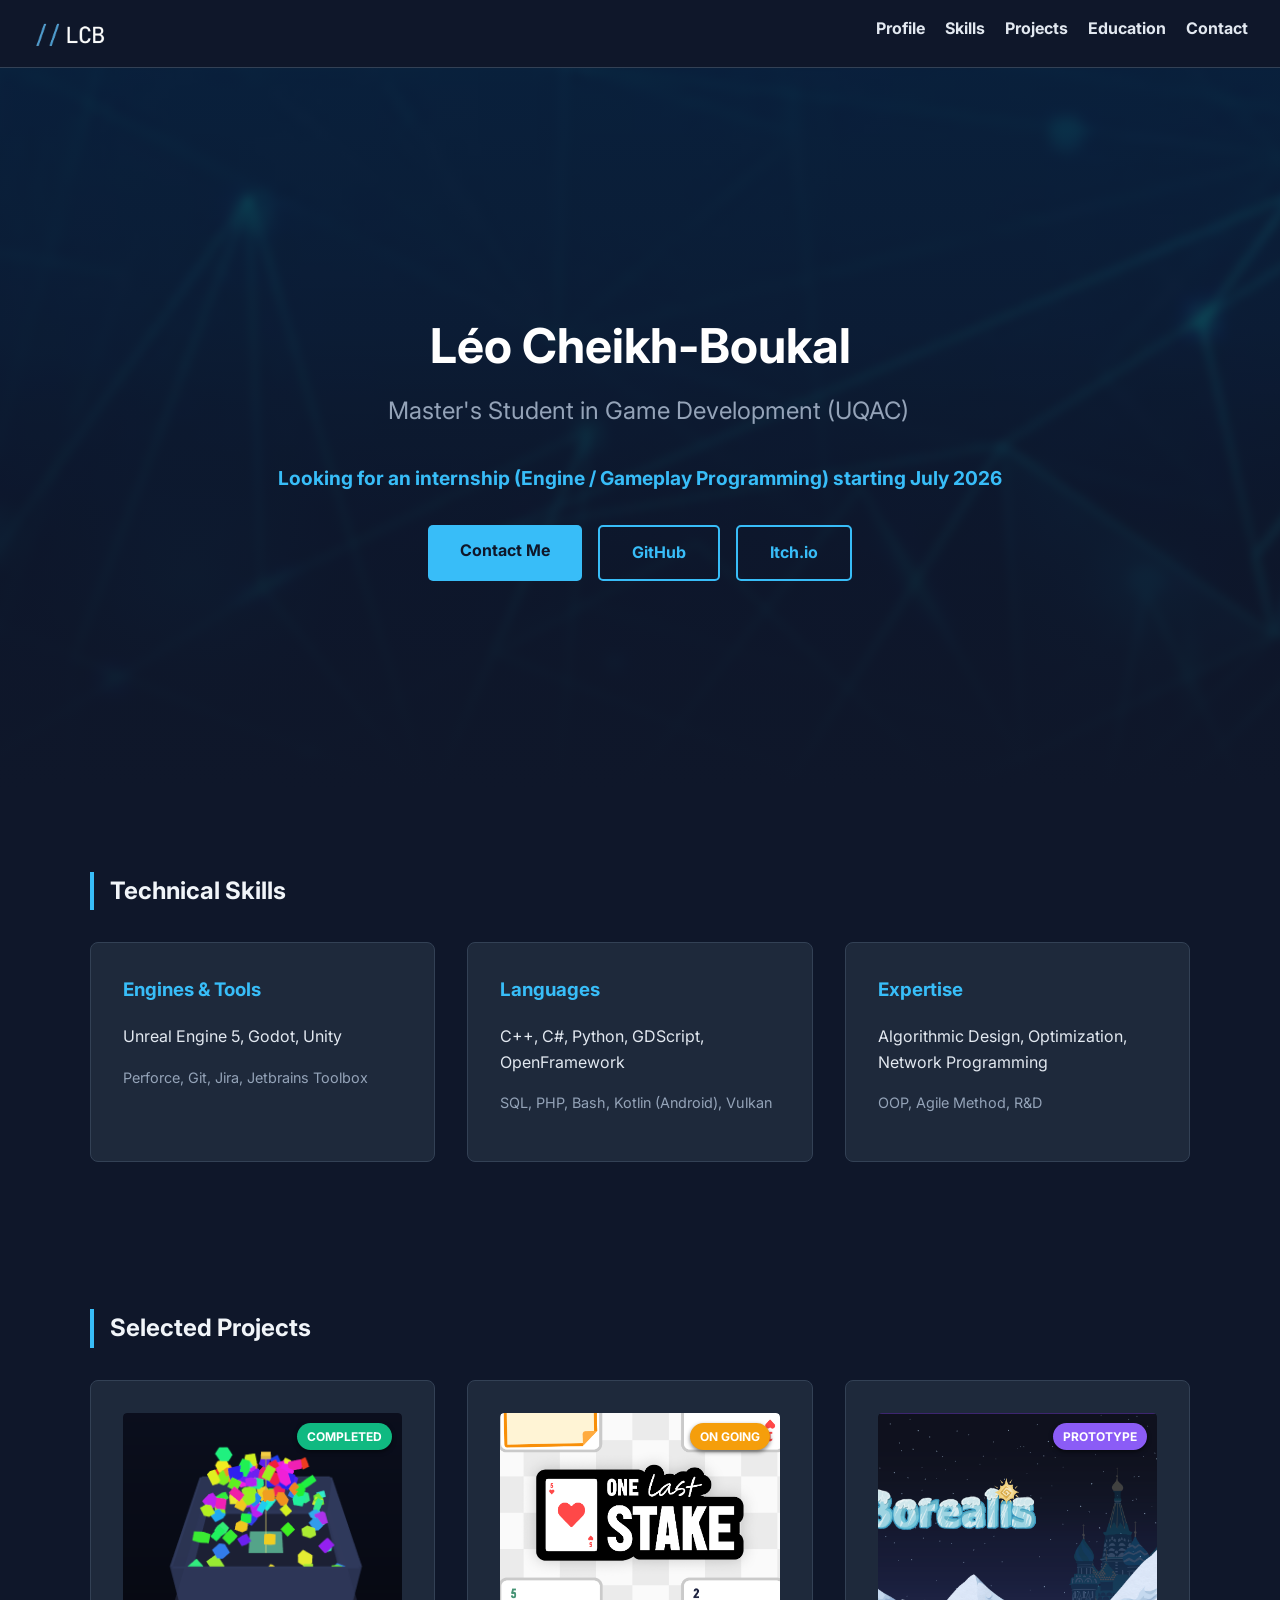
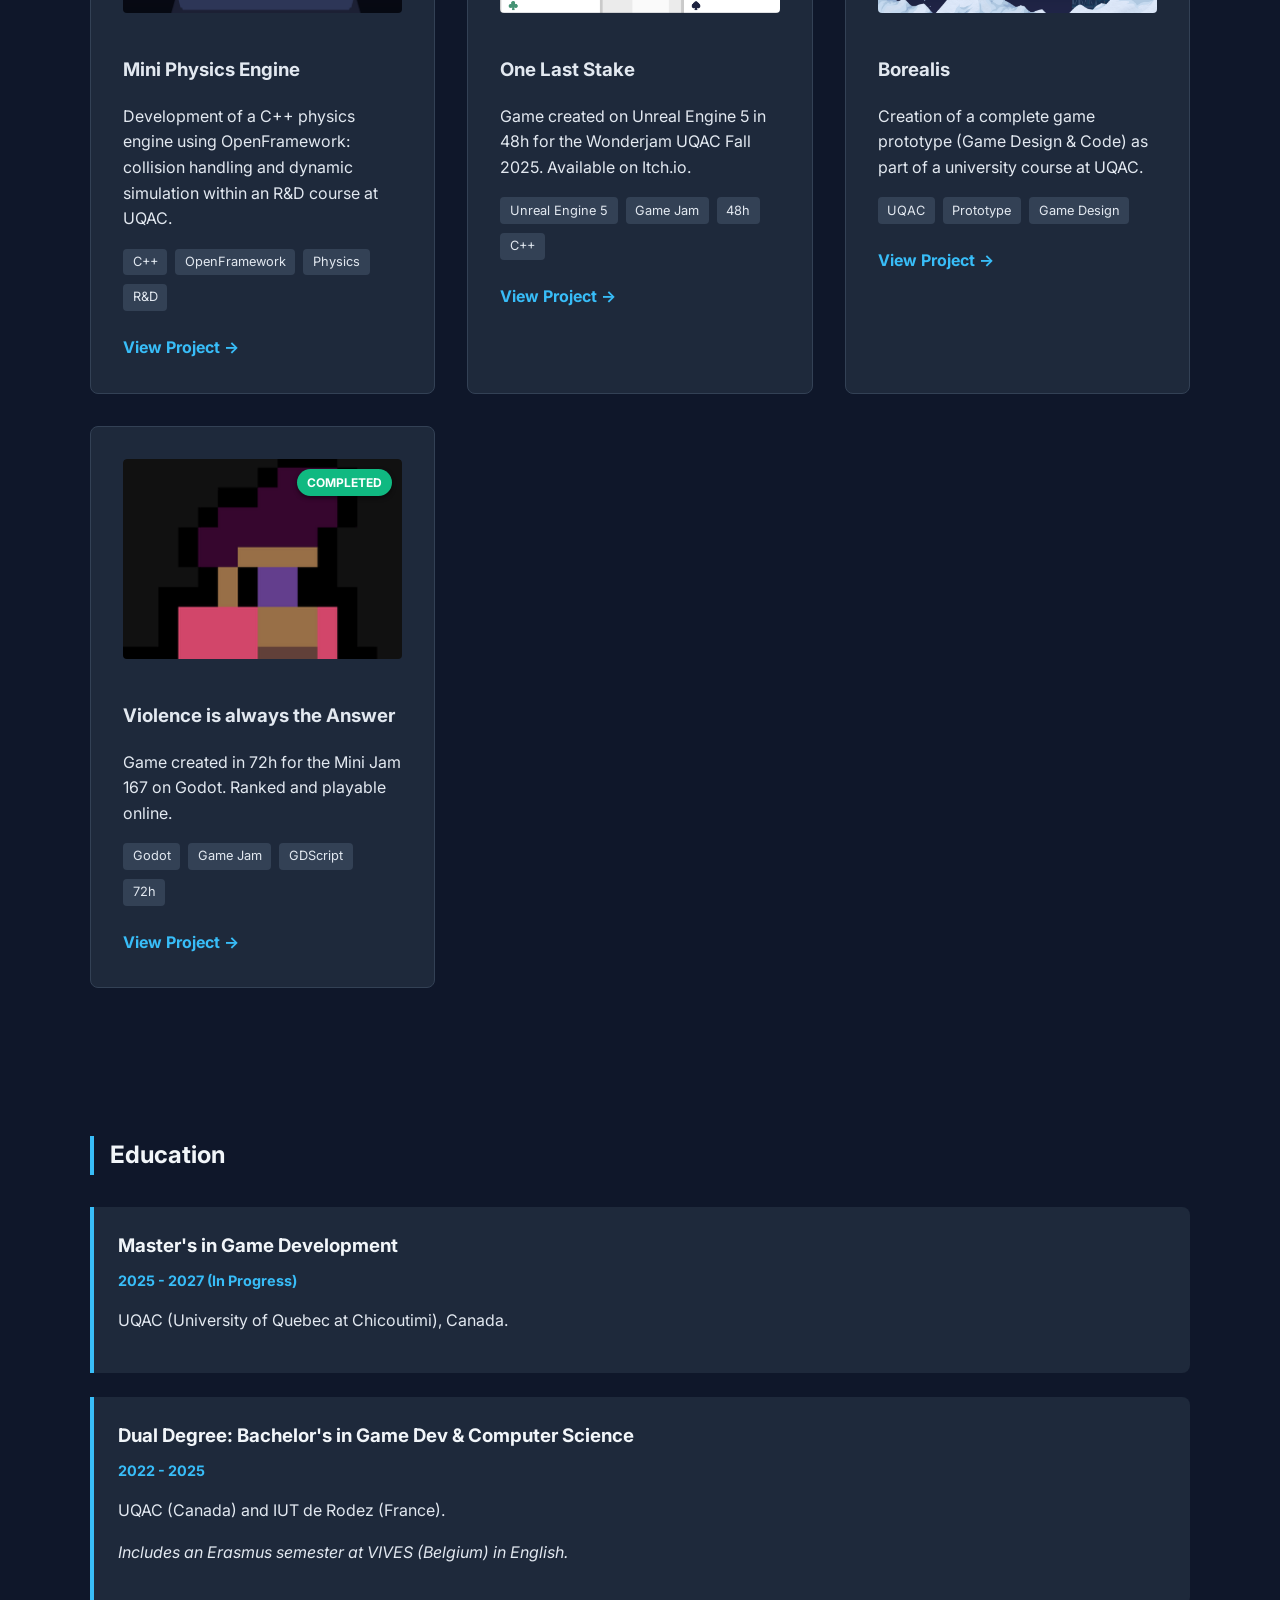
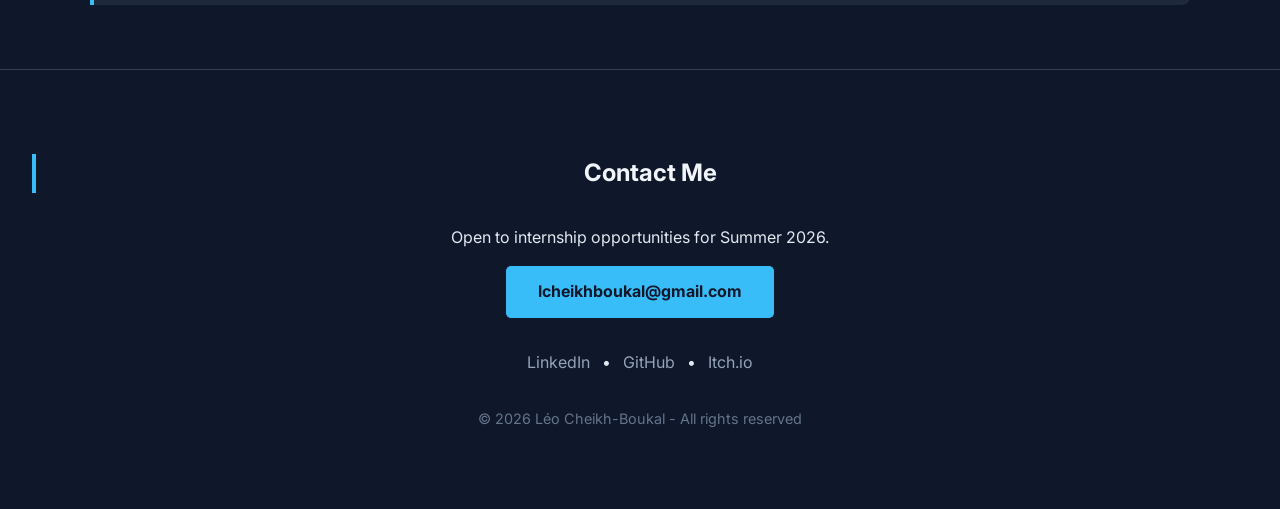
==== commit 20b0293a: "Update Logo" ====
--- a/index.html
+++ b/index.html
@@ -10,7 +10,9 @@
 <body>
 
 <nav>
-    <div class="logo">Léo.CB</div>
+    <div class="logo">
+        <img src="Assets/LogoLCB.png" alt="// LCB Logo">
+    </div>
     <ul>
         <li><a href="#about">Profile</a></li>
         <li><a href="#skills">Skills</a></li>
--- a/style.css
+++ b/style.css
@@ -17,6 +17,17 @@
     top: 0;
     border-bottom: 1px solid #334155;
     z-index: 1000;
+}
+
+nav .logo {
+    display: flex;
+    align-items: center;
+}
+
+nav .logo img {
+    height: 35px; 
+    width: auto;  
+    display: block;
 }
 
 nav ul { list-style: none; display: flex; gap: 20px; padding: 0; margin: 0; }
@@ -298,4 +309,47 @@
     color: #94a3b8;
     font-size: 0.9rem;
     font-style: italic;
+}
+
+.image-container {
+    position: relative;
+    overflow: hidden; /* Pour que le badge ne dépasse pas des coins arrondis si besoin */
+    border-radius: 4px;
+}
+
+.status-badge {
+    position: absolute;
+    top: 10px;
+    right: 10px;
+    padding: 4px 10px;
+    border-radius: 20px; /* Forme de pilule */
+    font-size: 0.75rem;
+    font-weight: bold;
+    text-transform: uppercase;
+    color: #ffffff; /* Texte blanc par défaut */
+    box-shadow: 0 2px 4px rgba(0,0,0,0.5); /* Petite ombre pour lisibilité */
+    z-index: 10;
+}
+
+/* --- Codes Couleurs --- */
+
+/* Vert pour Terminé */
+.status-completed {
+    background-color: #10b981;
+}
+
+/* Orange/Jaune pour En cours (On Going) */
+.status-on-going {
+    background-color: #f59e0b;
+}
+
+/* Gris ou Rouge pour Abandonné */
+.status-abandoned {
+    background-color: #64748b; /* Gris neutre */
+    /* background-color: #ef4444; /* Ou Rouge si tu préfères */
+}
+
+/* Bleu/Violet pour Prototype */
+.status-prototype {
+    background-color: #8b5cf6;
 }
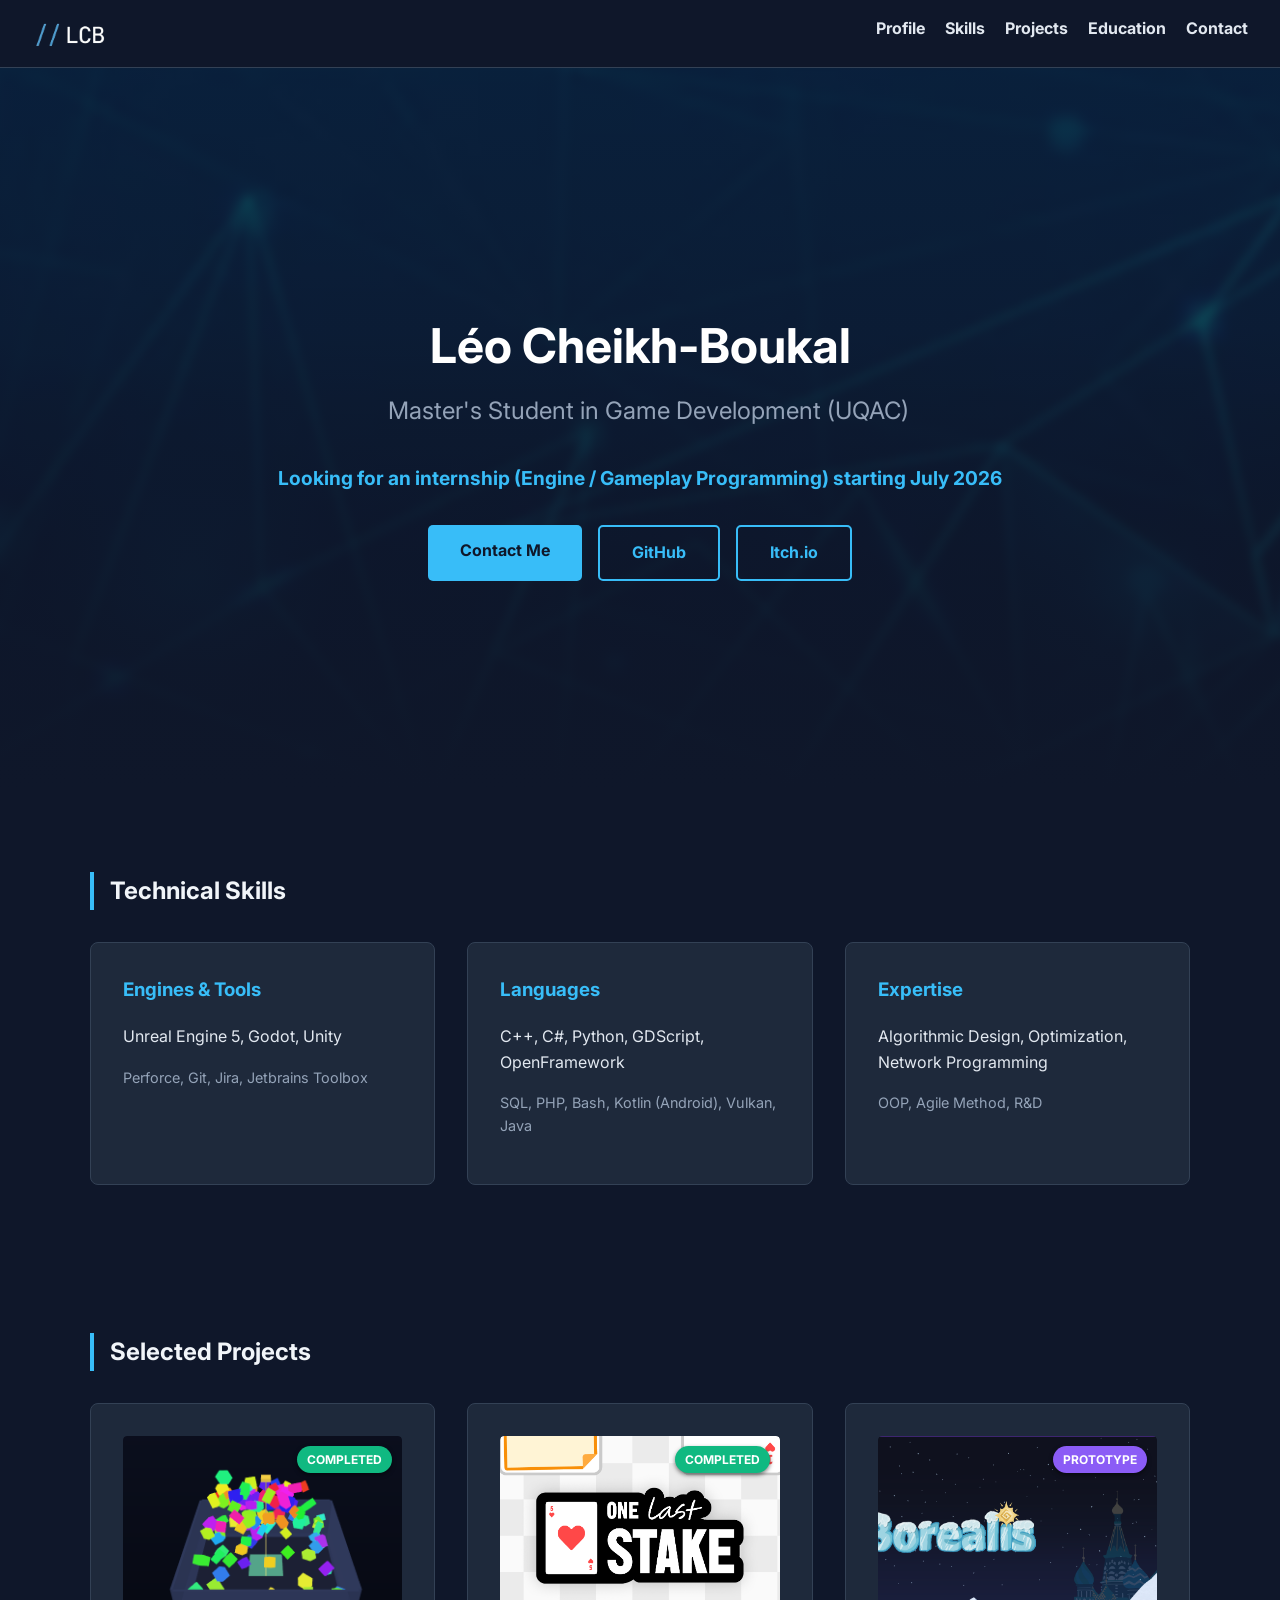
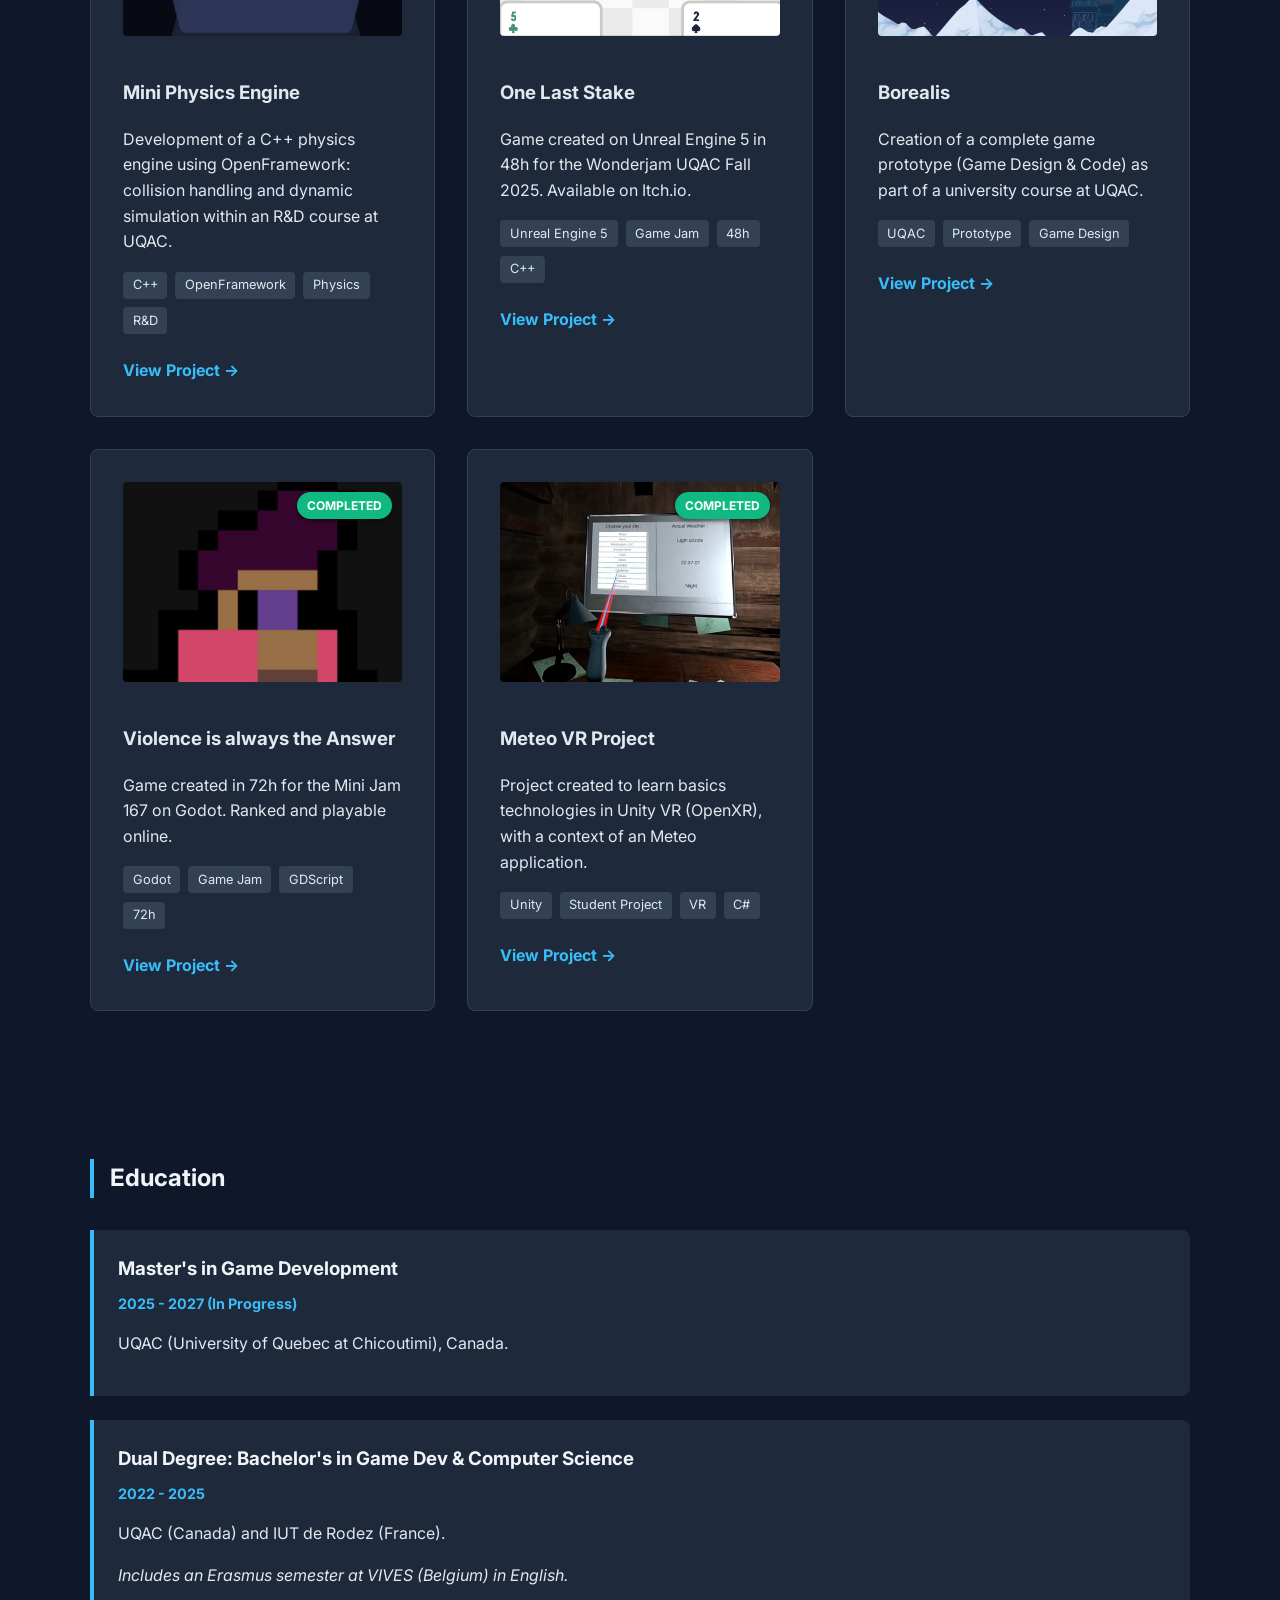
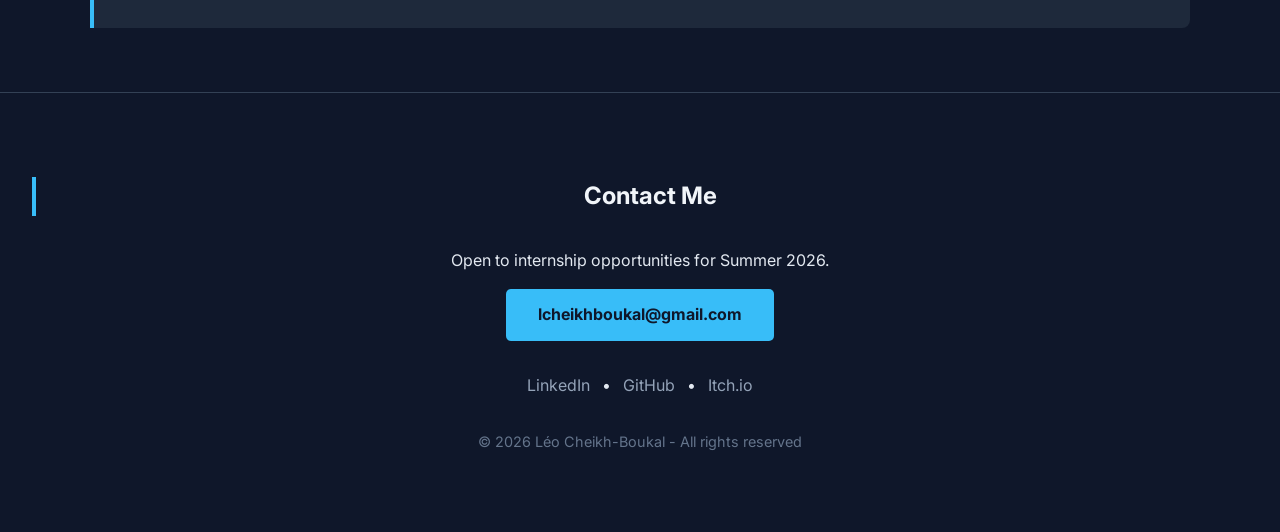
==== commit ec187df0: "Add meteo VR project" ====
--- a/index.html
+++ b/index.html
@@ -46,7 +46,7 @@
         <div class="skill-card">
             <h3>Languages</h3>
             <p>C++, C#, Python, GDScript, OpenFramework</p>
-            <p class="sub-skill">SQL, PHP, Bash, Kotlin (Android), Vulkan</p>
+            <p class="sub-skill">SQL, PHP, Bash, Kotlin (Android), Vulkan, Java</p>
         </div>
         <div class="skill-card">
             <h3>Expertise</h3>
--- a/style.css
+++ b/style.css
@@ -352,4 +352,10 @@
 /* Bleu/Violet pour Prototype */
 .status-prototype {
     background-color: #8b5cf6;
+}
+
+.btn-disabled {
+    pointer-events: none; /* Empêche le clic */
+    opacity: 0.5;        /* Style visuel grisé */
+    cursor: not-allowed;
 }
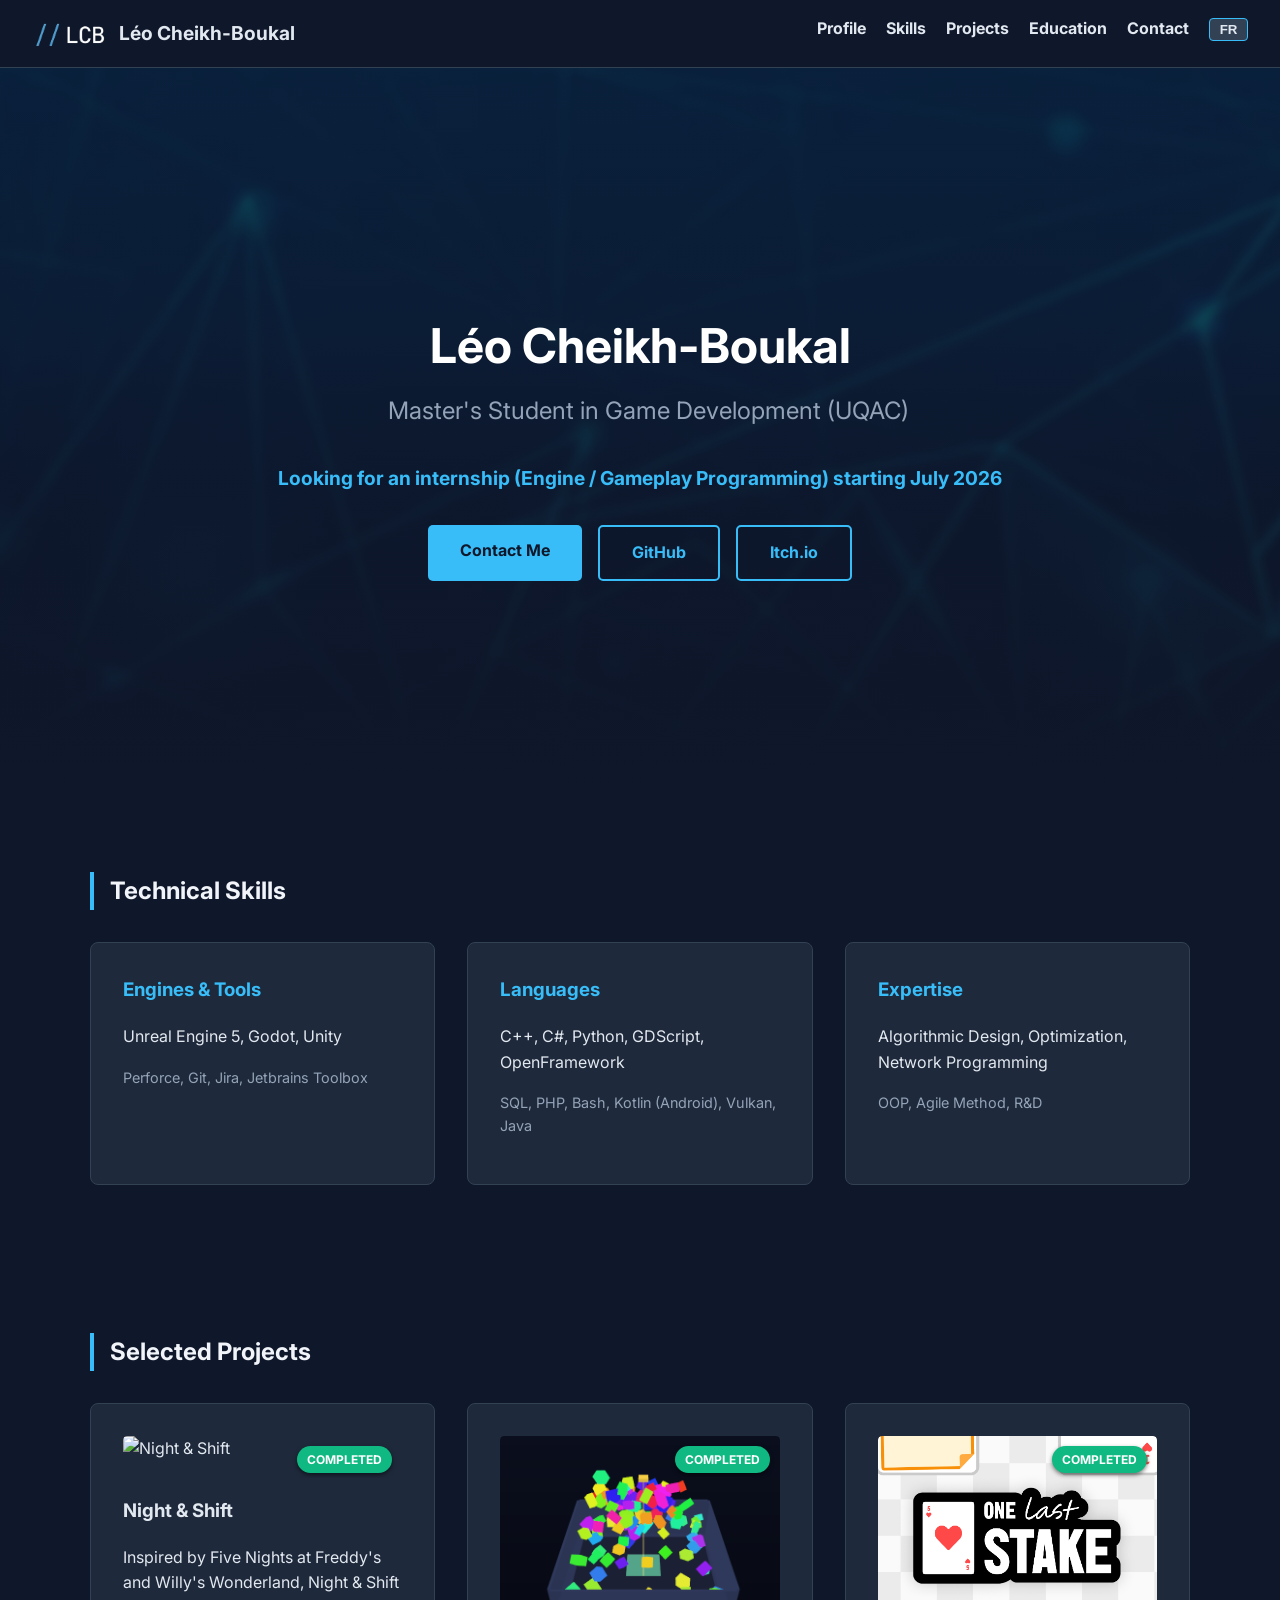
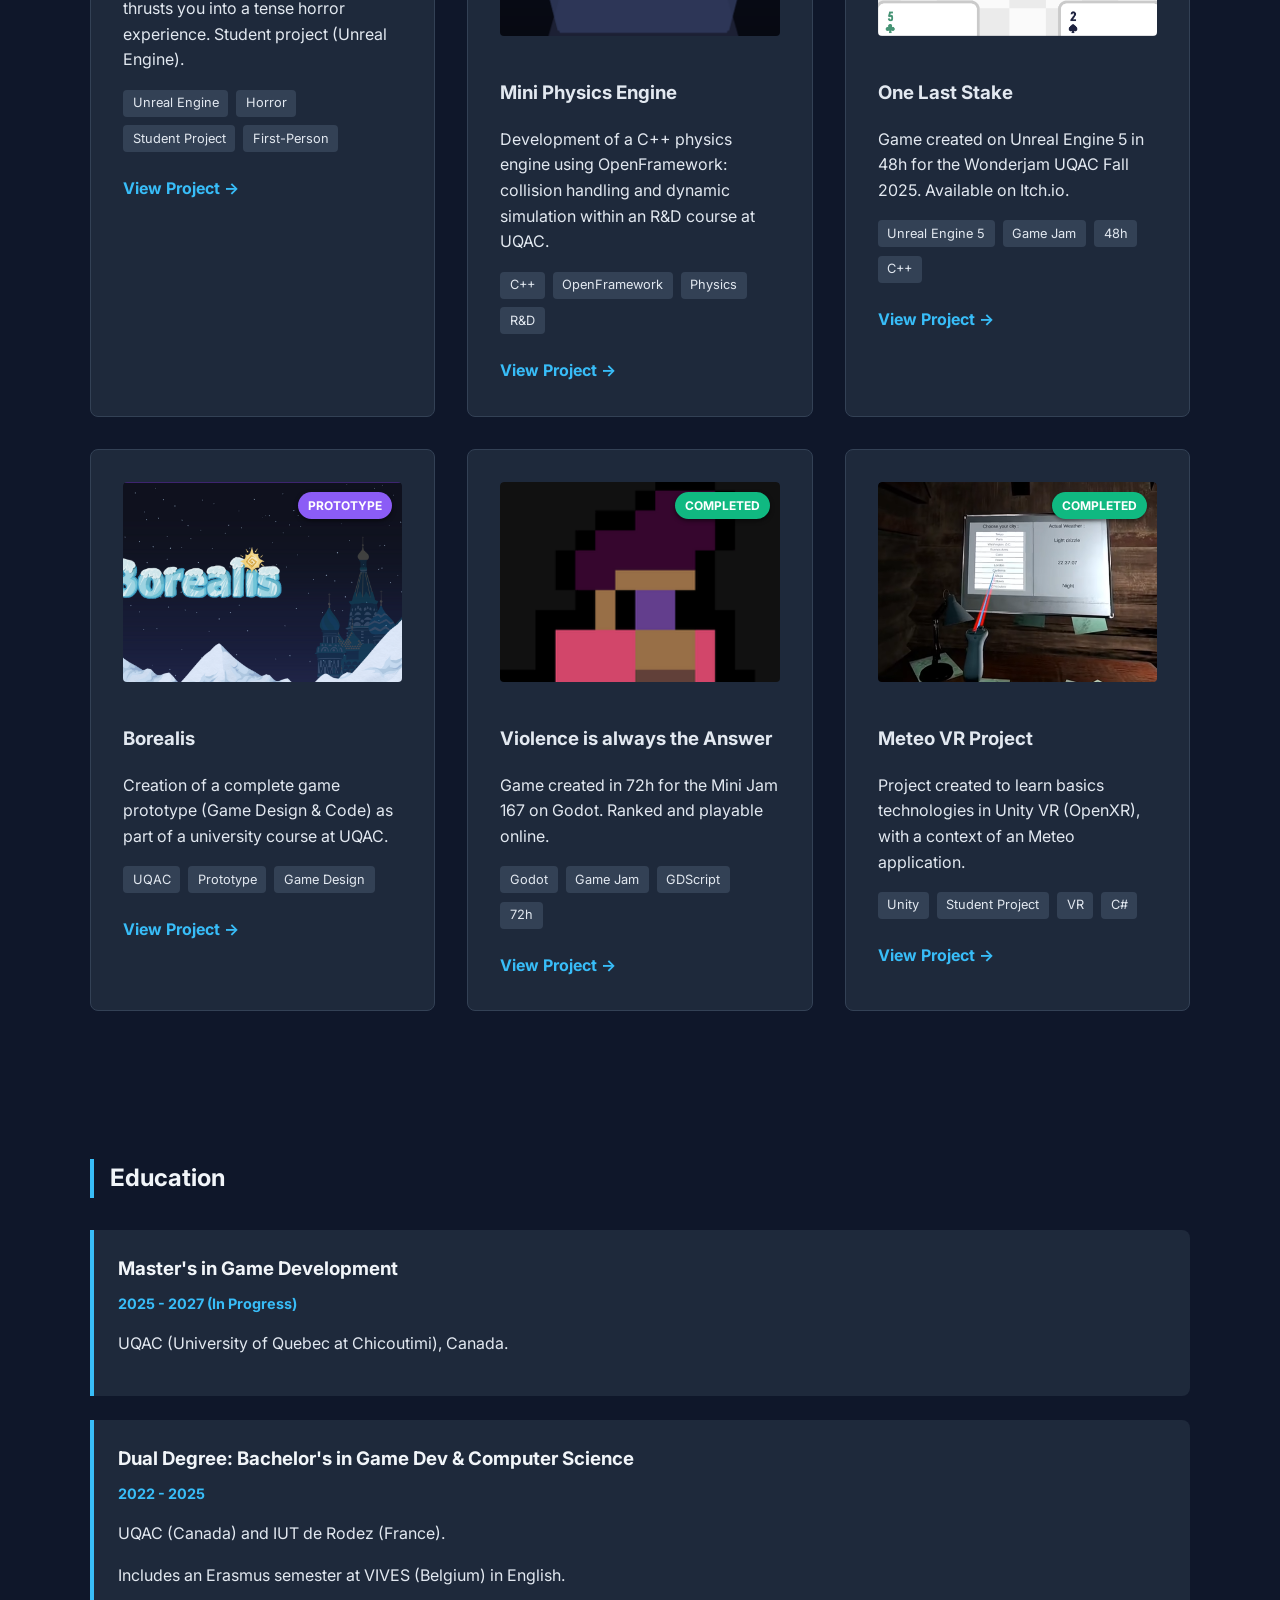
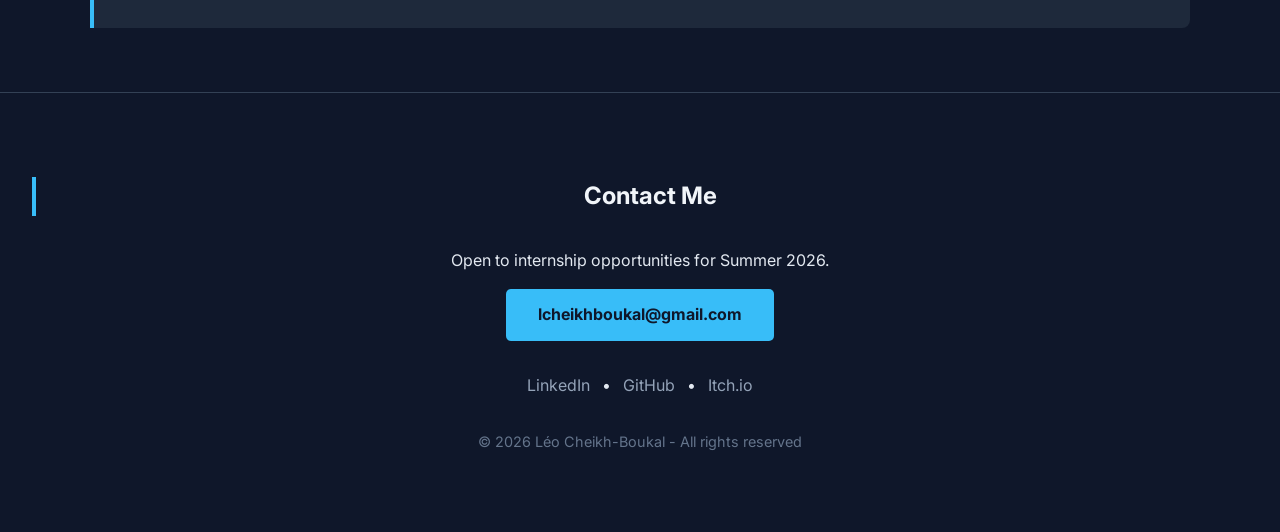
==== commit 921ea26c: "Enhance portfolio: reorder gallery, add full card links, add i18n, and new project - Reordered proje" ====
--- a/index.html
+++ b/index.html
@@ -11,24 +11,28 @@
 
 <nav>
     <div class="logo">
-        <img src="Assets/LogoLCB.png" alt="// LCB Logo">
+        <a href="index.html" class="logo-link">
+            <img src="Assets/LogoLCB.png" alt="// LCB Logo">
+            <span class="site-title">Léo Cheikh-Boukal</span>
+        </a>
     </div>
     <ul>
-        <li><a href="#about">Profile</a></li>
-        <li><a href="#skills">Skills</a></li>
-        <li><a href="#projects">Projects</a></li>
-        <li><a href="#education">Education</a></li>
-        <li><a href="#contact">Contact</a></li>
+        <li><a href="#about" data-i18n="nav.profile">Profile</a></li>
+        <li><a href="#skills" data-i18n="nav.skills">Skills</a></li>
+        <li><a href="#projects" data-i18n="nav.projects">Projects</a></li>
+        <li><a href="#education" data-i18n="nav.education">Education</a></li>
+        <li><a href="#contact" data-i18n="nav.contact">Contact</a></li>
+        <li><button id="lang-toggle" class="lang-btn">FR</button></li>
     </ul>
 </nav>
 
 <header id="about" style="--bg-image: url('Assets/baniere_accueil.png');">
     <div class="hero-content">
         <h1>Léo Cheikh-Boukal</h1>
-        <h2>Master's Student in Game Development (UQAC)</h2>
-        <p class="highlight">Looking for an internship (Engine / Gameplay Programming) starting July 2026</p>
+        <h2 data-i18n="hero.role">Master's Student in Game Development (UQAC)</h2>
+        <p class="highlight" data-i18n="hero.looking_for">Looking for an internship (Engine / Gameplay Programming) starting July 2026</p>
         <div class="hero-btns">
-            <a href="#contact" class="btn">Contact Me</a>
+            <a href="#contact" class="btn" data-i18n="hero.contact_me">Contact Me</a>
             <a href="https://github.com/Leptar" target="_blank" class="btn btn-outline">GitHub</a>
             <a href="https://leptar.itch.io/" target="_blank" class="btn btn-outline">Itch.io</a>
         </div>
@@ -36,61 +40,63 @@
 </header>
 
 <section id="skills" class="container">
-    <h2>Technical Skills</h2>
+    <h2 data-i18n="skills.title">Technical Skills</h2>
     <div class="skills-grid">
         <div class="skill-card">
-            <h3>Engines & Tools</h3>
+            <h3 data-i18n="skills.engines">Engines & Tools</h3>
             <p>Unreal Engine 5, Godot, Unity</p>
             <p class="sub-skill">Perforce, Git, Jira, Jetbrains Toolbox</p>
         </div>
         <div class="skill-card">
-            <h3>Languages</h3>
+            <h3 data-i18n="skills.languages">Languages</h3>
             <p>C++, C#, Python, GDScript, OpenFramework</p>
             <p class="sub-skill">SQL, PHP, Bash, Kotlin (Android), Vulkan, Java</p>
         </div>
         <div class="skill-card">
-            <h3>Expertise</h3>
-            <p>Algorithmic Design, Optimization, Network Programming</p>
-            <p class="sub-skill">OOP, Agile Method, R&D</p>
+            <h3 data-i18n="skills.expertise">Expertise</h3>
+            <p data-i18n="skills.expertise.desc">Algorithmic Design, Optimization, Network Programming</p>
+            <p class="sub-skill" data-i18n="skills.expertise.sub">OOP, Agile Method, R&D</p>
         </div>
     </div>
 </section>
 
 <section id="projects" class="container">
-    <h2>Selected Projects</h2>
+    <h2 data-i18n="projects.title">Selected Projects</h2>
     <div class="projects-grid" id="projects-container">
     </div>
 </section>
 
 <section id="education" class="container">
-    <h2>Education</h2>
+    <h2 data-i18n="education.title">Education</h2>
     <div class="timeline">
         <div class="timeline-item">
-            <h3>Master's in Game Development</h3>
-            <span class="date">2025 - 2027 (In Progress)</span>
-            <p>UQAC (University of Quebec at Chicoutimi), Canada.</p>
+            <h3 data-i18n="education.master">Master's in Game Development</h3>
+            <span class="date" data-i18n="education.master.date">2025 - 2027 (In Progress)</span>
+            <p data-i18n="education.master.desc">UQAC (University of Quebec at Chicoutimi), Canada.</p>
         </div>
         <div class="timeline-item">
-            <h3>Dual Degree: Bachelor's in Game Dev & Computer Science</h3>
+            <h3 data-i18n="education.bachelor">Dual Degree: Bachelor's in Game Dev & Computer Science</h3>
             <span class="date">2022 - 2025</span>
-            <p>UQAC (Canada) and IUT de Rodez (France).</p>
-            <p><em>Includes an Erasmus semester at VIVES (Belgium) in English.</em></p>
+            <p data-i18n="education.bachelor.desc">UQAC (Canada) and IUT de Rodez (France).</p>
+            <p data-i18n="education.bachelor.sub"><em>Includes an Erasmus semester at VIVES (Belgium) in English.</em></p>
         </div>
     </div>
 </section>
 
 <footer id="contact">
-    <h2>Contact Me</h2>
-    <p>Open to internship opportunities for Summer 2026.</p>
+    <h2 data-i18n="contact.title">Contact Me</h2>
+    <p data-i18n="contact.desc">Open to internship opportunities for Summer 2026.</p>
     <a href="mailto:lcheikhboukal@gmail.com" class="btn">lcheikhboukal@gmail.com</a>
     <div class="social-links">
         <a href="https://www.linkedin.com/in/léo-cheikh-boukal-95b094330" target="_blank">LinkedIn</a> •
         <a href="https://github.com/Leptar" target="_blank">GitHub</a> •
         <a href="https://leptar.itch.io/" target="_blank">Itch.io</a>
     </div>
-    <p class="copyright">&copy; 2026 Léo Cheikh-Boukal - All rights reserved</p>
+    <p class="copyright" data-i18n="contact.rights">&copy; 2026 Léo Cheikh-Boukal - All rights reserved</p>
 </footer>
 
+<script src="translations.js"></script>
+<script src="i18n.js"></script>
 <script src="script.js"></script>
 </body>
 </html>
--- a/style.css
+++ b/style.css
@@ -28,6 +28,25 @@
     height: 35px; 
     width: auto;  
     display: block;
+}
+
+/* Site title next to logo */
+.site-title {
+    color: #e2e8f0;
+    font-weight: bold;
+    font-size: 1.2rem;
+    margin-left: 10px;
+    text-decoration: none;
+}
+
+.logo-link {
+    display: flex;
+    align-items: center;
+    text-decoration: none;
+}
+
+.logo-link:hover .site-title {
+    color: #38bdf8;
 }
 
 nav ul { list-style: none; display: flex; gap: 20px; padding: 0; margin: 0; }
@@ -151,6 +170,7 @@
     border-radius: 8px;
     border: 1px solid #334155;
     transition: transform 0.2s;
+    position: relative; /* For absolute positioned link */
 }
 .skill-card:hover, .project-card:hover { transform: translateY(-5px); border-color: #38bdf8; }
 
@@ -188,6 +208,19 @@
 }
 .project-link:hover { text-decoration: underline; }
 
+/* Full card clickable link */
+.card-full-link {
+    position: absolute;
+    top: 0;
+    left: 0;
+    width: 100%;
+    height: 100%;
+    z-index: 10;
+    /* Make sure screen readers only read it once or handle it properly */
+    text-indent: -9999px;
+    color: transparent;
+}
+
 /* Timeline Formation */
 .timeline { display: flex; flex-direction: column; gap: 1.5rem; }
 .timeline-item {
@@ -296,7 +329,7 @@
     border: 1px solid #334155;
 }
 
-.gallery-grid img {
+.gallery-grid img, .gallery-grid video {
     width: 100%;
     height: auto;
     display: block;
@@ -354,6 +387,22 @@
     background-color: #8b5cf6;
 }
 
+/* Bouton de langue */
+.lang-btn {
+    background: #334155;
+    color: #e2e8f0;
+    border: 1px solid #38bdf8;
+    border-radius: 4px;
+    padding: 0.2rem 0.6rem;
+    cursor: pointer;
+    font-weight: bold;
+    transition: background 0.3s, color 0.3s;
+}
+.lang-btn:hover {
+    background: #38bdf8;
+    color: #0f172a;
+}
+
 .btn-disabled {
     pointer-events: none; /* Empêche le clic */
     opacity: 0.5;        /* Style visuel grisé */
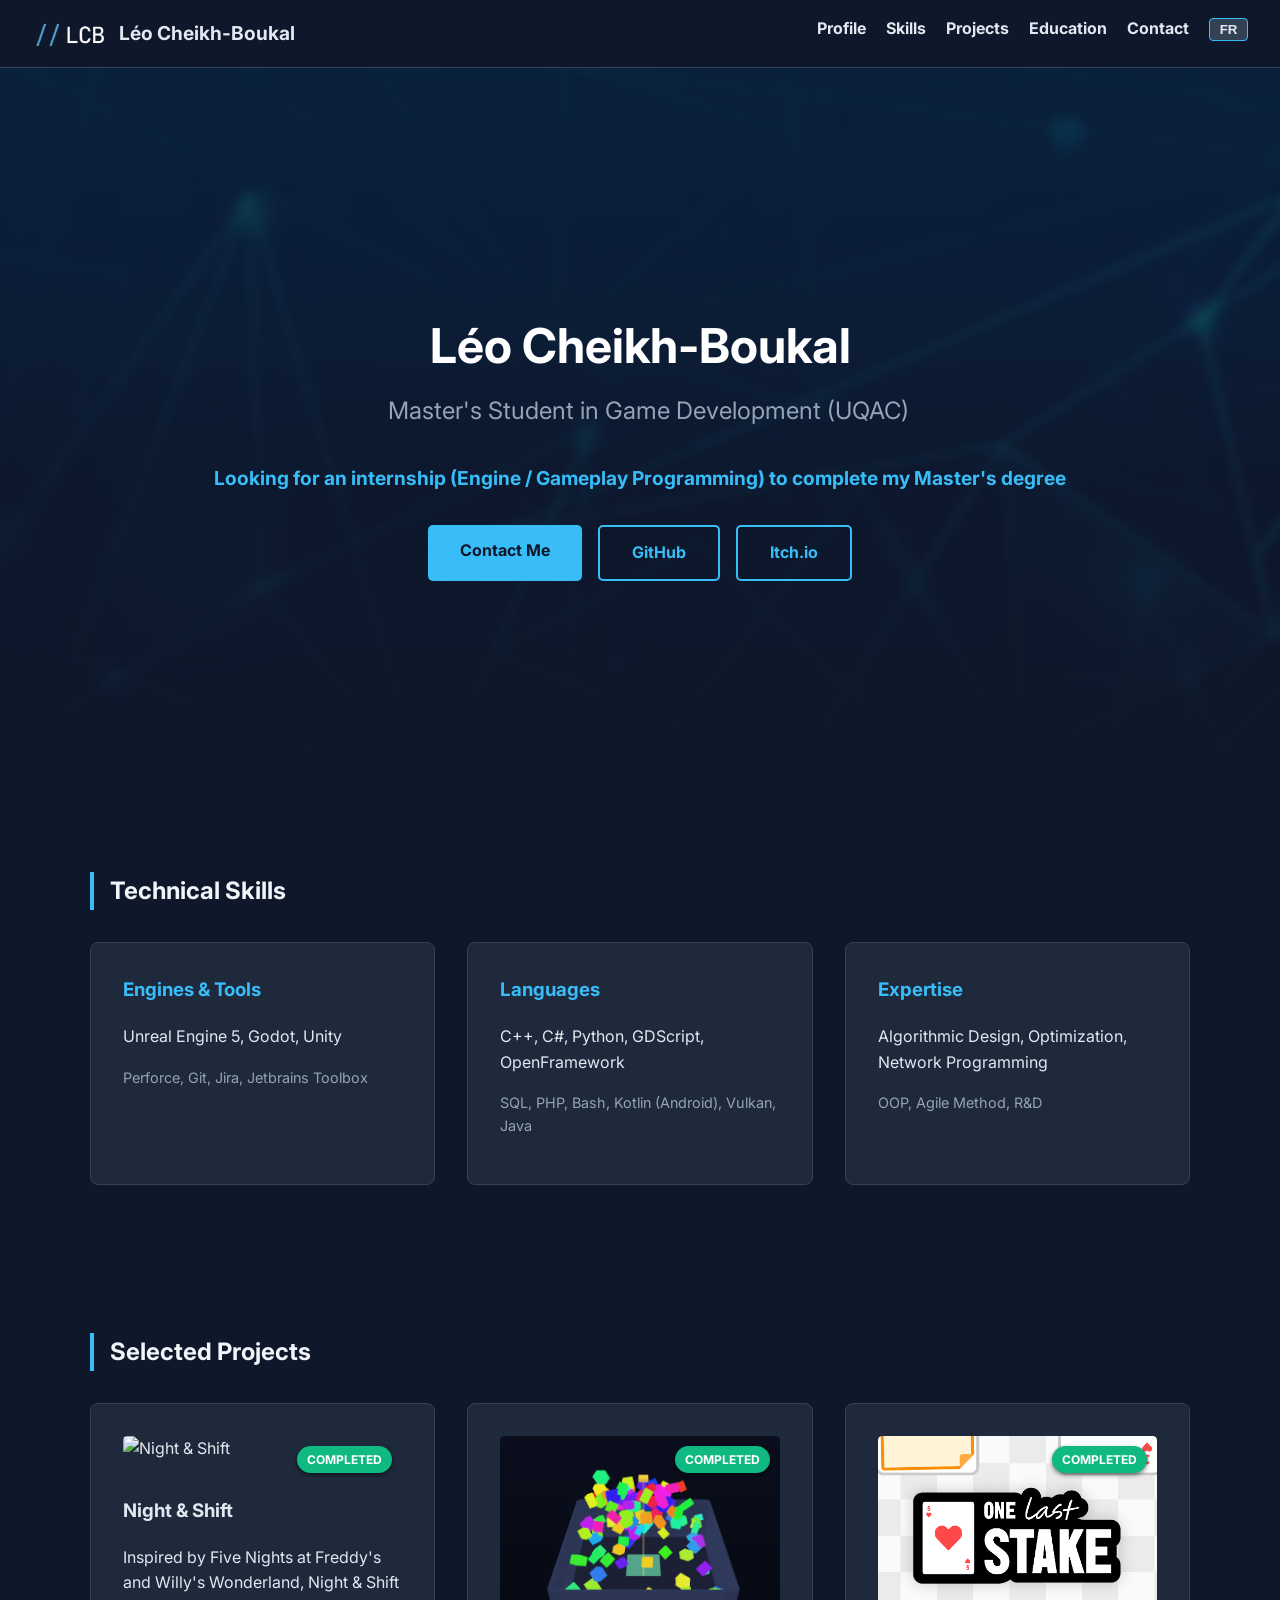
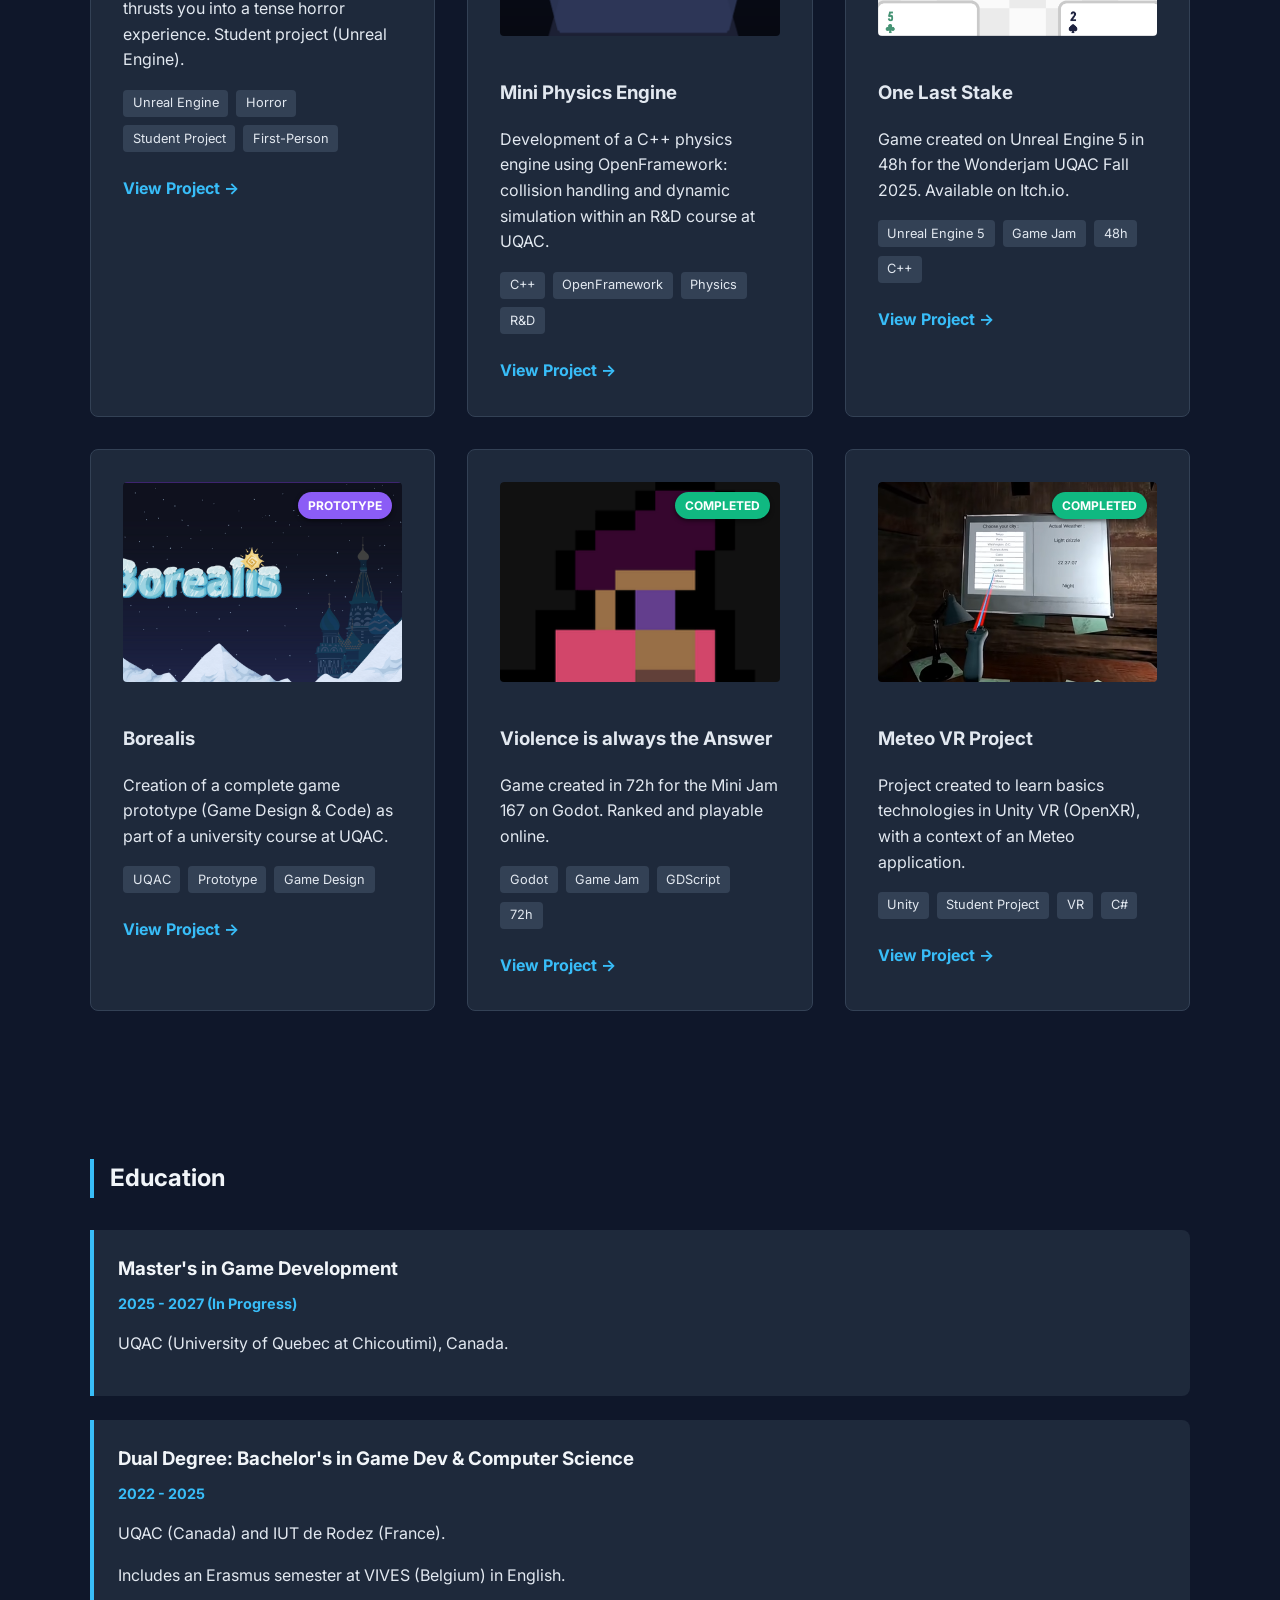
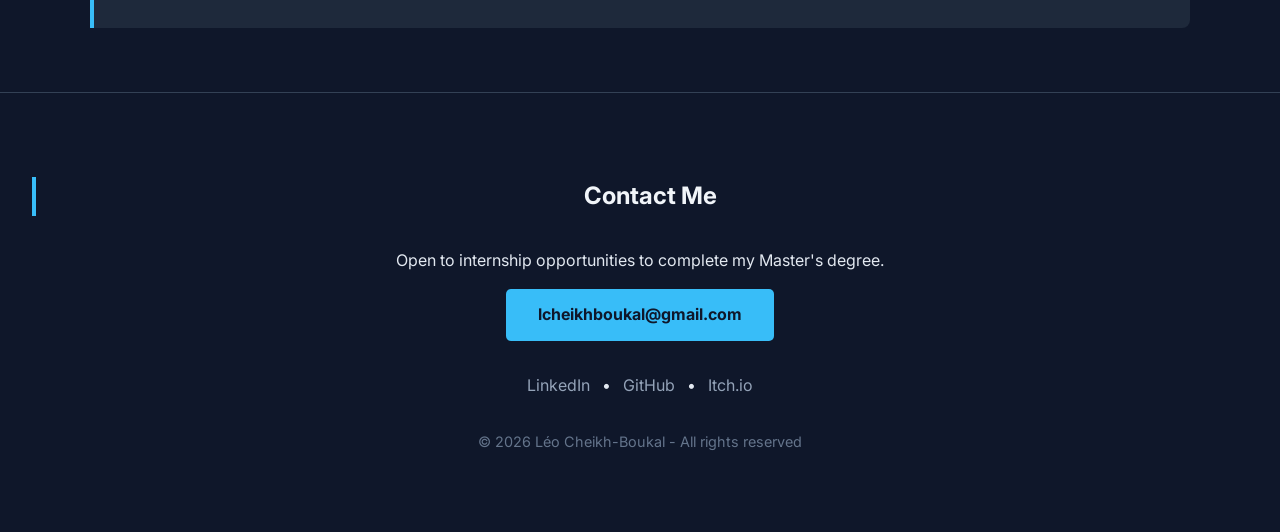
==== commit d757e17e: "Update internship text per PR review Removed references to summer 2026 in the "looking for internshi" ====
--- a/index.html
+++ b/index.html
@@ -30,7 +30,7 @@
     <div class="hero-content">
         <h1>Léo Cheikh-Boukal</h1>
         <h2 data-i18n="hero.role">Master's Student in Game Development (UQAC)</h2>
-        <p class="highlight" data-i18n="hero.looking_for">Looking for an internship (Engine / Gameplay Programming) starting July 2026</p>
+        <p class="highlight" data-i18n="hero.looking_for">Looking for an internship (Engine / Gameplay Programming) to complete my Master's degree</p>
         <div class="hero-btns">
             <a href="#contact" class="btn" data-i18n="hero.contact_me">Contact Me</a>
             <a href="https://github.com/Leptar" target="_blank" class="btn btn-outline">GitHub</a>
@@ -85,7 +85,7 @@
 
 <footer id="contact">
     <h2 data-i18n="contact.title">Contact Me</h2>
-    <p data-i18n="contact.desc">Open to internship opportunities for Summer 2026.</p>
+    <p data-i18n="contact.desc">Open to internship opportunities to complete my Master's degree.</p>
     <a href="mailto:lcheikhboukal@gmail.com" class="btn">lcheikhboukal@gmail.com</a>
     <div class="social-links">
         <a href="https://www.linkedin.com/in/léo-cheikh-boukal-95b094330" target="_blank">LinkedIn</a> •
